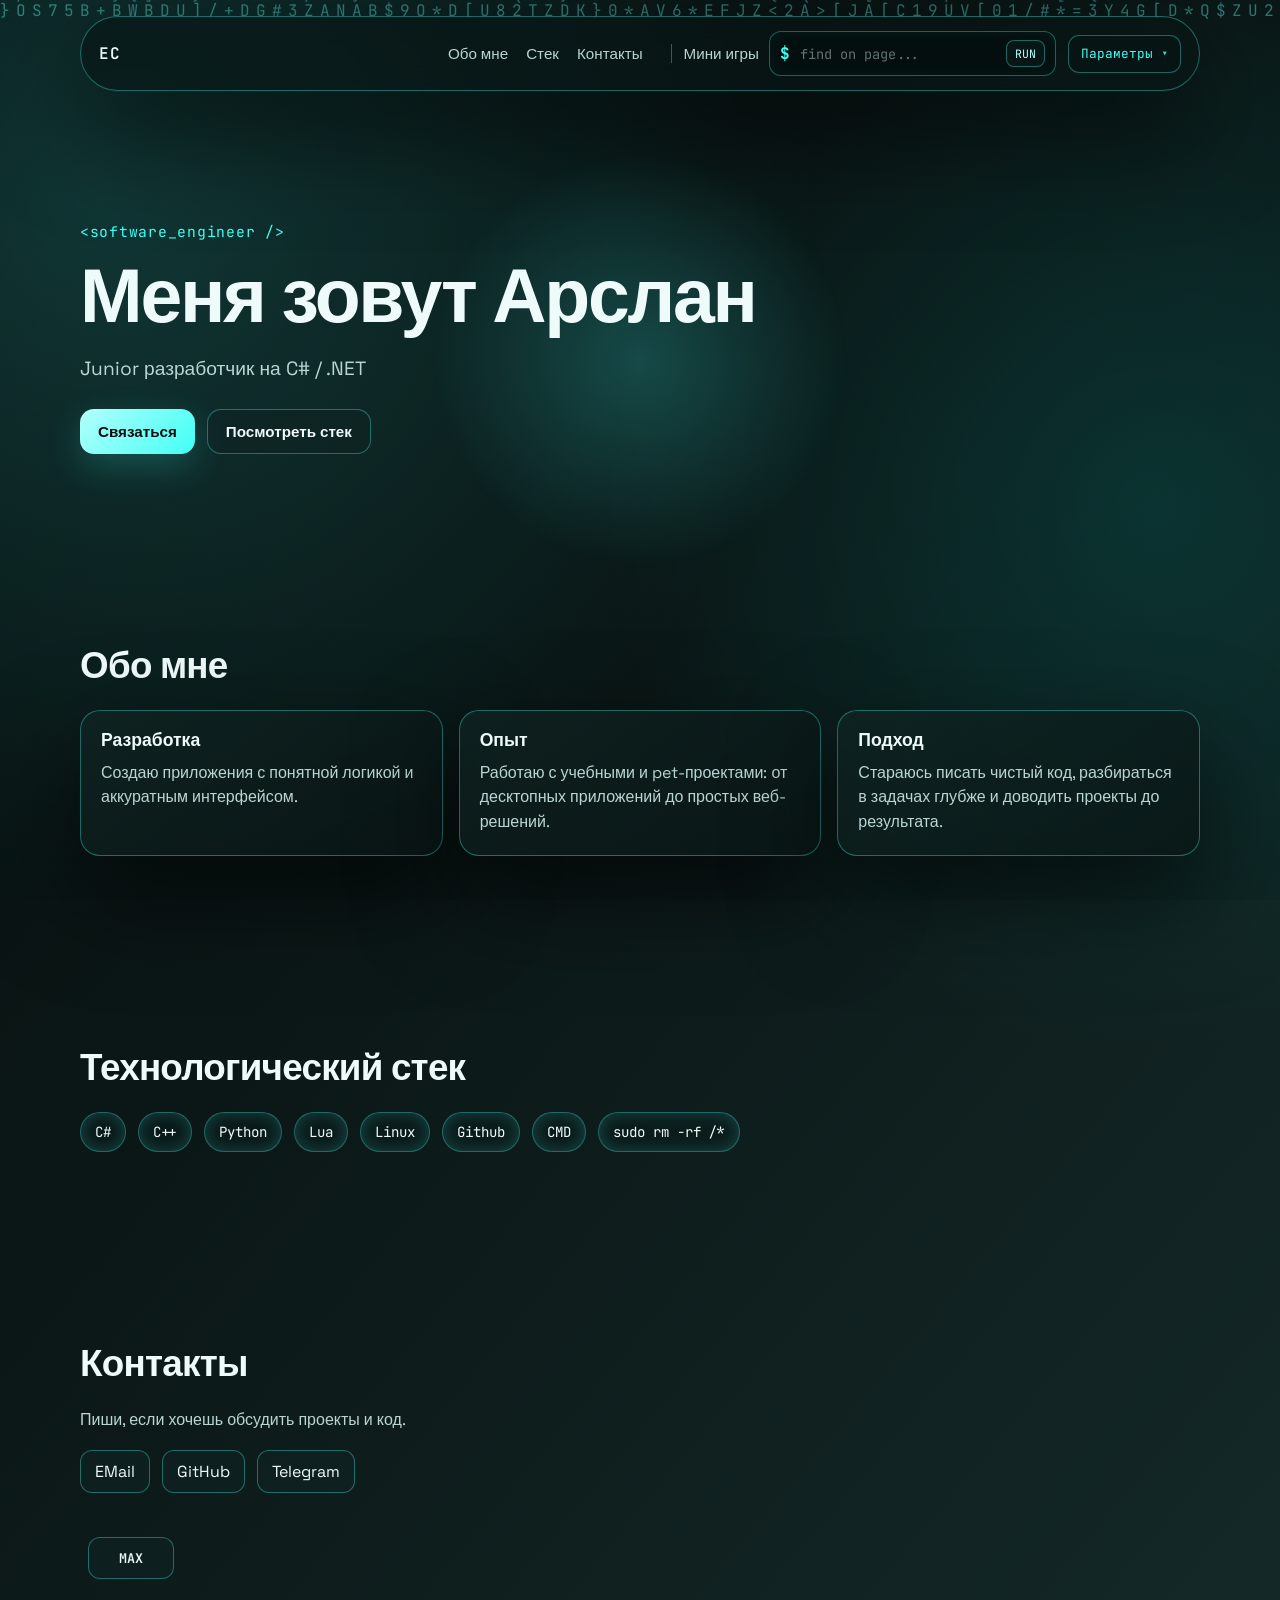
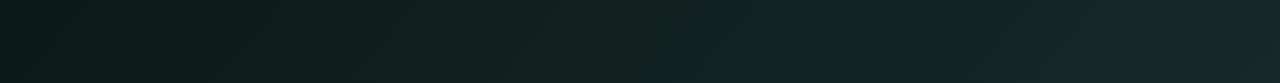
==== index.html @ 62544d09 "Version 1.4" ====
﻿<!doctype html>
<html lang="ru">
<head>
  <meta charset="UTF-8">
  <meta name="viewport" content="width=device-width, initial-scale=1.0">
  <title>Arslan | Nedocoder</title>
  <meta name="description" content="IT-визитка by ArSiFoX">
  <link rel="preconnect" href="https://fonts.googleapis.com">
  <link rel="preconnect" href="https://fonts.gstatic.com" crossorigin>
  <link href="https://fonts.googleapis.com/css2?family=Space+Grotesk:wght@400;500;700&family=JetBrains+Mono:wght@400;600&display=swap" rel="stylesheet">
  <link rel="stylesheet" href="./styles.css">
</head>
<body>
  <canvas id="matrix-canvas" aria-hidden="true"></canvas>
  <div class="noise" aria-hidden="true"></div>
  <div class="pointer-glow" aria-hidden="true"></div>

  <header class="site-header">
    <a class="logo" href="#home" aria-label="Experienced Coder">
      EC
      <span class="logo-tip">Experienced Coder</span>
    </a>
    <div class="header-right">
      <nav class="site-nav">
        <a href="#about">Обо мне</a>
        <a href="#stack">Стек</a>
        <a href="#contacts">Контакты</a>
        <a class="minigames-link" href="./minigame/minigame.html" target="_blank" rel="noreferrer">Мини игры</a>
      </nav>
      <div class="header-tools">
        <form id="page-search-form" class="terminal-search" role="search">
          <span class="prompt">$</span>
          <input id="page-search-input" type="search" placeholder="find on page..." aria-label="Поиск по странице">
          <button type="submit">RUN</button>
        </form>
        <details class="params-menu">
          <summary>Параметры</summary>
          <div class="params-panel">
            <label class="theme-toggle" for="theme-toggle">
              <input id="theme-toggle" type="checkbox">
              <span>Light Theme</span>
            </label>
            <label class="low-detail-toggle" for="low-detail-toggle">
              <input id="low-detail-toggle" type="checkbox">
              <span>Low Detail Mode</span>
            </label>
            <div class="matrix-controls">
              <label for="site-hue">Site Hue</label>
              <input id="site-hue" type="range" min="0" max="360" value="177" step="1">
              <output id="site-hue-value" for="site-hue">177°</output>
            </div>
            <div class="matrix-controls">
              <label for="matrix-speed">Matrix Speed</label>
              <input id="matrix-speed" type="range" min="0.4" max="2.4" value="1" step="0.1">
              <output id="matrix-speed-value" for="matrix-speed">1.0x</output>
            </div>
            <button id="reset-params" type="button" class="btn btn-ghost" style="width: 100%; font-size: 0.8rem; padding: 8px; margin-bottom: 8px;">Reset to Default</button>
            <button id="random-theme" type="button" class="btn btn-primary" style="width: 100%; font-size: 0.8rem; padding: 8px;">Random Theme</button>
          </div>
        </details>
      </div>
    </div>
  </header>

  <main id="home">
    <section class="hero section reveal">
      <p class="eyebrow">&lt;software_engineer /&gt;</p>
      <h1>Меня зовут Арслан</h1>
      <p class="hero-text">Junior разработчик на C# / .NET</p>
      <div class="hero-actions">
        <a class="btn btn-primary" href="#contacts">Связаться</a>
        <a class="btn btn-ghost" href="#stack">Посмотреть стек</a>
      </div>
    </section>

    <section id="about" class="section reveal">
      <h2>Обо мне</h2>
      <div class="card-grid">
        <article class="info-card tilt-card">
          <h3>Разработка</h3>
          <p>Создаю приложения с понятной логикой и аккуратным интерфейсом.</p>
        </article>
        <article class="info-card tilt-card">
          <h3>Опыт</h3>
          <p>Работаю с учебными и pet-проектами: от десктопных приложений до простых веб-решений.</p>
        </article>
        <article class="info-card tilt-card">
          <h3>Подход</h3>
          <p>Стараюсь писать чистый код, разбираться в задачах глубже и доводить проекты до результата.</p>
        </article>
      </div>
    </section>

    <section id="stack" class="section reveal">
      <h2>Технологический стек</h2>
      <div class="chips">
        <span>C#</span>
        <span>C++</span>
        <span>Python</span>
        <span>Lua</span>
        <span>Linux</span>
        <span>Github</span>
        <span>CMD</span>
        <button id="danger-stack" type="button" class="chip-button">sudo rm -rf /*</button>
      </div>
    </section>
  </main>

  <footer id="contacts" class="site-footer section reveal">
    <h2>Контакты</h2>
    <p>Пиши, если хочешь обсудить проекты и код.</p>
    <div class="contacts">
      <a class="contact-btn" href="mailto:arslangalimov0@gmail.com">EMail</a>
      <a class="contact-btn" href="https://github.com/ArSiFoX" target="_blank" rel="noreferrer">GitHub</a>
      <a class="contact-btn" href="https://t.me/ArSiFoX" target="_blank" rel="noreferrer">Telegram</a>
    </div>
    <div class="max-zone">
      <button id="max-btn" type="button" class="contact-btn max-btn">MAX</button>
      <pre id="ascii-laugh" class="ascii-laugh" aria-hidden="true">  \o/
   |
  / \
  xD</pre>
    </div>
  </footer>

  <script src="./script.js"></script>
</body>
</html>
---- styles.css ----
:root {
  /* Dynamic Backgrounds - Increased saturation for a richer feel */
  --bg-h: var(--accent-h);
  --bg-s: 35%;
  --bg-0: hsl(var(--bg-h), var(--bg-s), 4%);
  --bg-1: hsl(var(--bg-h), var(--bg-s), 7%);
  --bg-2: hsl(var(--bg-h), var(--bg-s), 12%);
  
  /* Accent HSL variables - Vibrant and clear (Cyan by default: 177) */
  --accent-h: 177;
  --accent-s: 100%;
  --accent-l: 63%;
  --accent: hsl(var(--accent-h), var(--accent-s), var(--accent-l));
  --accent-soft: hsla(var(--accent-h), var(--accent-s), var(--accent-l), 0.2);

  --text-main: hsl(var(--accent-h), 60%, 96%);
  --text-muted: hsl(var(--accent-h), 25%, 78%);
  --glass: hsla(var(--bg-h), 40%, 6%, 0.65);
  --glass-border: hsla(var(--accent-h), var(--accent-s), var(--accent-l), 0.35);
  --shadow: 0 40px 100px rgba(0, 0, 0, 0.6);
  --mx: 50vw;
  --my: 40vh;

  /* Additional variables for consistency */
  --terminal-bg: hsla(var(--bg-h), 50%, 4%, 0.95);
  --terminal-text: hsl(var(--accent-h), var(--accent-s), 85%);
  --params-bg: hsla(var(--bg-h), 45%, 5%, 0.98);
  --card-bg: linear-gradient(145deg, hsla(var(--bg-h), 40%, 10%, 0.75), hsla(var(--bg-h), 40%, 6%, 0.8));
  --chip-bg: hsla(var(--bg-h), 40%, 8%, 0.65);
  --btn-ghost-bg: hsla(var(--bg-h), 40%, 10%, 0.6);
  --btn-primary-text: var(--bg-0);
  --btn-primary-bg1: hsla(var(--accent-h), 100%, 85%, 1);
  --btn-primary-bg2: var(--accent);
  --body-gradient: radial-gradient(1300px circle at 8% 12%, hsla(var(--accent-h), var(--accent-s), var(--accent-l), 0.18), transparent 55%),
                   radial-gradient(1000px circle at 90% 30%, hsla(var(--accent-h), var(--accent-s), 50%, 0.12), transparent 55%),
                   linear-gradient(130deg, var(--bg-0), var(--bg-1) 45%, var(--bg-2));
  --matrix-opacity: 0.4;
}

body.light-theme {
  --bg-s: 25%;
  --bg-0: hsl(var(--bg-h), var(--bg-s), 98%);
  --bg-1: hsl(var(--bg-h), var(--bg-s), 95%);
  --bg-2: hsl(var(--bg-h), var(--bg-s), 92%);
  
  /* Light theme adjustments for accent */
  --accent-l: 35%;
  --accent: hsl(var(--accent-h), var(--accent-s), var(--accent-l));
  --accent-soft: hsla(var(--accent-h), var(--accent-s), var(--accent-l), 0.12);

  --text-main: hsl(var(--accent-h), 60%, 12%);
  --text-muted: hsl(var(--accent-h), 35%, 38%);
  --glass: hsla(var(--bg-h), 30%, 100%, 0.88);
  --glass-border: hsla(var(--accent-h), var(--accent-s), var(--accent-l), 0.25);
  --shadow: 0 20px 60px rgba(0, 0, 0, 0.12);

  --terminal-bg: hsla(var(--accent-h), 30%, 94%, 0.95);
  --terminal-text: hsl(var(--accent-h), var(--accent-s), 28%);
  --params-bg: hsla(var(--bg-h), 25%, 99%, 0.98);
  --card-bg: linear-gradient(145deg, hsla(var(--bg-h), 25%, 100%, 0.9), hsla(var(--bg-h), 25%, 96%, 0.95));
  --chip-bg: hsla(var(--accent-h), 25%, 88%, 0.8);
  --btn-ghost-bg: hsla(var(--accent-h), 25%, 91%, 0.7);
  --btn-primary-text: var(--bg-0);
  --btn-primary-bg1: var(--accent);
  --btn-primary-bg2: hsl(var(--accent-h), 100%, 25%);
  --body-gradient: radial-gradient(1300px circle at 8% 12%, hsla(var(--accent-h), var(--accent-s), var(--accent-l), 0.08), transparent 55%),
                   radial-gradient(1000px circle at 90% 30%, hsla(var(--accent-h), var(--accent-s), 50%, 0.08), transparent 55%),
                   linear-gradient(130deg, var(--bg-0), var(--bg-1) 48%, var(--bg-2));
  --matrix-opacity: 0.2;
}

*,
*::before,
*::after {
  box-sizing: border-box;
}

html,
body {
  margin: 0;
  padding: 0;
  min-height: 100%;
}

html {
  scroll-behavior: smooth;
}

body {
  font-family: "Space Grotesk", sans-serif;
  color: var(--text-main);
  background: var(--body-gradient);
  overflow-x: hidden;
  transition: color 0.3s ease, background 0.3s ease;
}

#matrix-canvas {
  position: fixed;
  inset: 0;
  width: 100%;
  height: 100%;
  z-index: -3;
  opacity: var(--matrix-opacity);
}

.pointer-glow {
  position: fixed;
  inset: 0;
  z-index: -1;
  pointer-events: none;
  background:
    radial-gradient(360px circle at var(--mx) var(--my), var(--accent-soft), transparent 58%);
}

.noise {
  position: fixed;
  inset: 0;
  z-index: -2;
  pointer-events: none;
  background-image:
    radial-gradient(circle at 1px 1px, rgba(128, 128, 128, 0.05) 1px, transparent 0);
  background-size: 3px 3px;
  opacity: 0.18;
}

.site-header {
  position: sticky;
  top: 0;
  display: flex;
  justify-content: space-between;
  align-items: center;
  gap: 16px;
  width: min(1120px, calc(100% - 32px));
  margin: 16px auto 0;
  padding: 14px 18px;
  border: 1px solid var(--glass-border);
  border-radius: 999px;
  backdrop-filter: blur(12px);
  background: var(--glass);
  box-shadow: var(--shadow);
  z-index: 20;
  transition: background 0.3s ease, border-color 0.3s ease;
}

.header-right {
  display: flex;
  flex-direction: row;
  align-items: center;
  justify-content: flex-end;
  flex-wrap: wrap;
  gap: 10px;
}

.logo {
  position: relative;
  display: inline-flex;
  align-items: center;
  gap: 4px;
  font-family: "JetBrains Mono", monospace;
  font-weight: 600;
  color: var(--text-main);
  text-decoration: none;
  letter-spacing: 0.08em;
}

.logo-accent {
  color: var(--accent);
}

.logo-tip {
  position: absolute;
  top: calc(100% + 8px);
  left: 0;
  padding: 8px 10px;
  border-radius: 10px;
  border: 1px solid var(--glass-border);
  background: var(--params-bg);
  color: var(--text-main);
  font-size: 0.76rem;
  letter-spacing: 0.03em;
  white-space: nowrap;
  opacity: 0;
  transform: translateY(-4px);
  pointer-events: none;
  transition: opacity 220ms ease, transform 220ms ease;
}

.logo:hover .logo-tip {
  opacity: 1;
  transform: translateY(0);
}

.site-nav {
  display: flex;
  gap: 18px;
  align-items: center;
  flex-wrap: wrap;
}

.site-nav a {
  text-decoration: none;
  color: var(--text-muted);
  font-size: 0.95rem;
  transition: color 180ms ease;
}

.site-nav a:hover {
  color: var(--accent);
}

.site-nav .minigames-link {
  margin-left: 10px;
  padding-left: 12px;
  border-left: 1px solid var(--glass-border);
}

.header-tools {
  display: flex;
  align-items: center;
  gap: 12px;
  flex-wrap: nowrap;
  justify-content: flex-end;
}

.terminal-search {
  display: flex;
  align-items: center;
  gap: 8px;
  padding: 8px 10px;
  border-radius: 12px;
  border: 1px solid var(--glass-border);
  background: var(--terminal-bg);
  box-shadow: inset 0 0 20px hsla(var(--accent-h), 100%, 63%, 0.05);
  transition: background 0.3s ease, border-color 0.3s ease;
}

.terminal-search .prompt {
  color: var(--accent);
  font-family: "JetBrains Mono", monospace;
  font-weight: 700;
}

.terminal-search input {
  min-width: 180px;
  border: none;
  outline: none;
  background: transparent;
  color: var(--terminal-text);
  font-family: "JetBrains Mono", monospace;
  font-size: 0.85rem;
}

.terminal-search input::placeholder {
  color: var(--text-muted);
  opacity: 0.5;
}

.terminal-search button {
  border: 1px solid var(--glass-border);
  border-radius: 8px;
  background: var(--chip-bg);
  color: var(--terminal-text);
  padding: 5px 8px;
  font-family: "JetBrains Mono", monospace;
  font-size: 0.72rem;
  cursor: pointer;
  transition: background 0.2s ease;
}

.low-detail-toggle, .theme-toggle {
  display: inline-flex;
  align-items: center;
  gap: 8px;
  font-size: 0.82rem;
  color: var(--text-muted);
  cursor: pointer;
}

.low-detail-toggle input, .theme-toggle input {
  accent-color: var(--accent);
}

.params-menu {
  position: relative;
}

.params-menu summary {
  list-style: none;
  cursor: pointer;
  user-select: none;
  min-height: 38px;
  padding: 8px 12px;
  border-radius: 11px;
  border: 1px solid var(--glass-border);
  background: var(--glass);
  color: var(--accent);
  font-family: "JetBrains Mono", monospace;
  font-size: 0.8rem;
  display: inline-flex;
  align-items: center;
  transition: background 0.3s ease, border-color 0.3s ease;
}

.params-menu summary::-webkit-details-marker {
  display: none;
}

.params-menu summary::after {
  content: "▾";
  margin-left: 8px;
  font-size: 0.78rem;
  opacity: 0.85;
}

.params-menu[open] summary::after {
  transform: rotate(180deg);
}

.params-panel {
  position: absolute;
  right: 0;
  top: calc(100% + 8px);
  width: min(360px, calc(100vw - 24px));
  padding: 12px;
  border-radius: 14px;
  border: 1px solid var(--glass-border);
  background: var(--params-bg);
  box-shadow: var(--shadow);
  display: grid;
  gap: 10px;
  z-index: 35;
  transition: background 0.3s ease, border-color 0.3s ease;
}

main,
.site-footer {
  width: min(1120px, calc(100% - 32px));
  margin-inline: auto;
}

.section {
  position: relative;
  padding: clamp(52px, 9vw, 96px) 0;
}

.hero {
  padding-top: clamp(68px, 13vw, 130px);
}

.eyebrow {
  display: inline-block;
  margin: 0 0 14px;
  color: var(--accent);
  font-family: "JetBrains Mono", monospace;
  font-size: 0.92rem;
  letter-spacing: 0.05em;
}

h1,
h2,
h3 {
  margin: 0;
  line-height: 1.1;
}

h1 {
  max-width: 14ch;
  font-size: clamp(2rem, 7vw, 4.7rem);
  letter-spacing: -0.03em;
  text-wrap: balance;
}

h2 {
  margin-bottom: 24px;
  font-size: clamp(1.5rem, 4vw, 2.3rem);
  letter-spacing: -0.02em;
}

.hero-text {
  max-width: 62ch;
  margin: 18px 0 0;
  color: var(--text-muted);
  font-size: clamp(1rem, 2.2vw, 1.2rem);
}

.hero-actions {
  display: flex;
  flex-wrap: wrap;
  gap: 12px;
  margin-top: 28px;
}

.matrix-controls {
  width: 100%;
  padding: 10px;
  border-radius: 12px;
  border: 1px solid var(--glass-border);
  background: var(--btn-ghost-bg);
  display: grid;
  grid-template-columns: auto 1fr auto;
  align-items: center;
  gap: 10px;
  transition: background 0.3s ease;
}

.matrix-controls label,
.matrix-controls output {
  font-family: "JetBrains Mono", monospace;
  font-size: 0.82rem;
  color: var(--accent);
}

#matrix-speed, #site-hue {
  appearance: none;
  height: 6px;
  border-radius: 999px;
  background: var(--btn-ghost-bg);
  outline: none;
  border: 1px solid var(--glass-border);
}

#site-hue {
  background: linear-gradient(to right, 
    hsl(0, 100%, 50%), hsl(60, 100%, 50%), hsl(120, 100%, 50%), 
    hsl(180, 100%, 50%), hsl(240, 100%, 50%), hsl(300, 100%, 50%), hsl(360, 100%, 50%));
}

#matrix-speed {
  background: linear-gradient(90deg, var(--accent), hsl(206, 100%, 60%));
}

#matrix-speed::-webkit-slider-thumb, #site-hue::-webkit-slider-thumb {
  appearance: none;
  width: 17px;
  height: 17px;
  border-radius: 50%;
  border: 1px solid var(--bg-0);
  background: var(--accent);
  cursor: pointer;
  box-shadow: 0 0 0 4px var(--accent-soft);
  transition: background 0.2s ease;
}

#matrix-speed::-moz-range-thumb, #site-hue::-moz-range-thumb {
  width: 17px;
  height: 17px;
  border-radius: 50%;
  border: 1px solid var(--bg-0);
  background: var(--accent);
  cursor: pointer;
  box-shadow: 0 0 0 4px var(--accent-soft);
  transition: background 0.2s ease;
}

.btn {
  display: inline-flex;
  justify-content: center;
  align-items: center;
  padding: 12px 18px;
  border-radius: 14px;
  text-decoration: none;
  font-weight: 700;
  font-size: 0.95rem;
  transition: transform 180ms ease, box-shadow 180ms ease, border-color 180ms ease, background 0.3s ease;
}

.btn:hover {
  transform: translateY(-2px);
}

.btn-primary {
  color: var(--bg-0);
  background: linear-gradient(130deg, hsla(var(--accent-h), 100%, 85%, 1), var(--accent));
  box-shadow: 0 12px 36px var(--accent-soft);
}

.btn-ghost {
  color: var(--text-main);
  border: 1px solid var(--glass-border);
  background: var(--btn-ghost-bg);
}

.btn-ghost:hover {
  border-color: var(--accent);
  box-shadow: 0 10px 34px var(--accent-soft);
}

.card-grid {
  display: grid;
  gap: 16px;
  grid-template-columns: repeat(3, minmax(0, 1fr));
}

.info-card {
  position: relative;
  overflow: hidden;
  padding: 20px;
  border-radius: 20px;
  border: 1px solid var(--glass-border);
  background: var(--card-bg);
  backdrop-filter: blur(8px);
  box-shadow: var(--shadow);
  transform-style: preserve-3d;
  transition: background 0.3s ease, border-color 0.3s ease;
}

.info-card::after {
  content: "";
  position: absolute;
  inset: -60%;
  background: radial-gradient(circle, var(--accent-soft), transparent 45%);
  opacity: 0;
  transition: opacity 220ms ease;
  pointer-events: none;
}

.info-card:hover::after {
  opacity: 1;
}

.info-card h3 {
  margin-bottom: 10px;
  font-size: 1.1rem;
}

.info-card p {
  margin: 0;
  color: var(--text-muted);
  line-height: 1.55;
}

.chips {
  display: flex;
  flex-wrap: wrap;
  gap: 12px;
}

.chips span,
.chips .chip-button {
  appearance: none;
  padding: 10px 14px;
  border-radius: 999px;
  border: 1px solid var(--glass-border);
  background: var(--chip-bg);
  color: var(--text-main);
  font-family: "JetBrains Mono", monospace;
  font-size: 0.88rem;
  box-shadow: inset 0 0 16px var(--accent-soft);
  transition: background 0.3s ease, border-color 0.3s ease;
}

.chips .chip-button {
  cursor: pointer;
  transition: transform 160ms ease, border-color 160ms ease, box-shadow 160ms ease, background 0.3s ease;
}

.chips .chip-button:hover {
  transform: translateY(-2px);
  border-color: var(--accent);
  box-shadow: 0 8px 20px var(--accent-soft), inset 0 0 16px var(--accent-soft);
}

.site-footer {
  padding-bottom: 72px;
}

.site-footer p {
  margin: 0 0 20px;
  color: var(--text-muted);
}

.contacts {
  display: flex;
  flex-wrap: wrap;
  gap: 12px;
}

.contact-btn {
  display: inline-flex;
  align-items: center;
  justify-content: center;
  min-height: 42px;
  color: var(--text-main);
  border: 1px solid var(--glass-border);
  border-radius: 12px;
  padding: 10px 14px;
  text-decoration: none;
  background: var(--btn-ghost-bg);
  transition: color 170ms ease, border-color 170ms ease, background 0.3s ease;
}

.contact-btn:hover {
  color: var(--accent);
  border-color: var(--accent);
}

.max-zone {
  position: relative;
  margin-top: 22px;
  width: min(360px, 100%);
  height: 96px;
}

.max-btn {
  position: absolute;
  left: 8px;
  top: 22px;
  min-width: 86px;
  font-family: "JetBrains Mono", monospace;
  font-weight: 600;
  cursor: pointer;
  transition: left 140ms ease, top 140ms ease, border-color 140ms ease, transform 140ms ease, background 0.3s ease;
}

.max-btn:hover {
  border-color: var(--accent);
}

.ascii-laugh {
  position: absolute;
  right: 0;
  top: 0;
  margin: 0;
  padding: 10px;
  border-radius: 12px;
  border: 1px solid var(--glass-border);
  background: var(--params-bg);
  color: var(--accent);
  font-family: "JetBrains Mono", monospace;
  line-height: 1.1;
  opacity: 0;
  transform: translateY(8px) scale(0.96);
  transition: opacity 180ms ease, transform 180ms ease, background 0.3s ease;
  pointer-events: none;
}

.ascii-laugh.show {
  opacity: 1;
  transform: translateY(0) scale(1);
  animation: laugh-bounce 280ms ease 3;
}

@keyframes laugh-bounce {
  0% { transform: translateY(0) scale(1); }
  50% { transform: translateY(-5px) scale(1.04); }
  100% { transform: translateY(0) scale(1); }
}

.reveal {
  opacity: 0;
  transform: translateY(26px);
  transition: opacity 600ms cubic-bezier(0.2, 0.8, 0.2, 1), transform 600ms cubic-bezier(0.2, 0.8, 0.2, 1);
}

.reveal.is-visible {
  opacity: 1;
  transform: translateY(0);
}

.section-targeted {
  animation: section-pulse 700ms ease;
}

.search-hit {
  animation: search-highlight 1200ms ease;
  box-shadow: 0 0 0 2px var(--accent);
  border-radius: 8px;
}

@keyframes section-pulse {
  0% { filter: brightness(1); }
  35% { filter: brightness(1.2); }
  100% { filter: brightness(1); }
}

@keyframes search-highlight {
  0% { background: var(--accent-soft); }
  100% { background: transparent; }
}

body.low-detail #matrix-canvas,
body.low-detail .pointer-glow {
  opacity: 0;
}

@media (max-width: 900px) {
  .card-grid {
    grid-template-columns: 1fr 1fr;
  }
}

@media (max-width: 700px) {
  .site-header {
    border-radius: 20px;
    flex-direction: column;
    align-items: flex-start;
  }

  .header-right {
    width: 100%;
    align-items: flex-start;
  }

  .site-nav {
    flex-wrap: wrap;
    gap: 12px;
  }

  .header-tools {
    width: 100%;
    flex-wrap: wrap;
    justify-content: flex-start;
  }

  .params-panel {
    right: auto;
    left: 0;
  }

  .terminal-search input {
    min-width: 120px;
  }

  .card-grid {
    grid-template-columns: 1fr;
  }
}
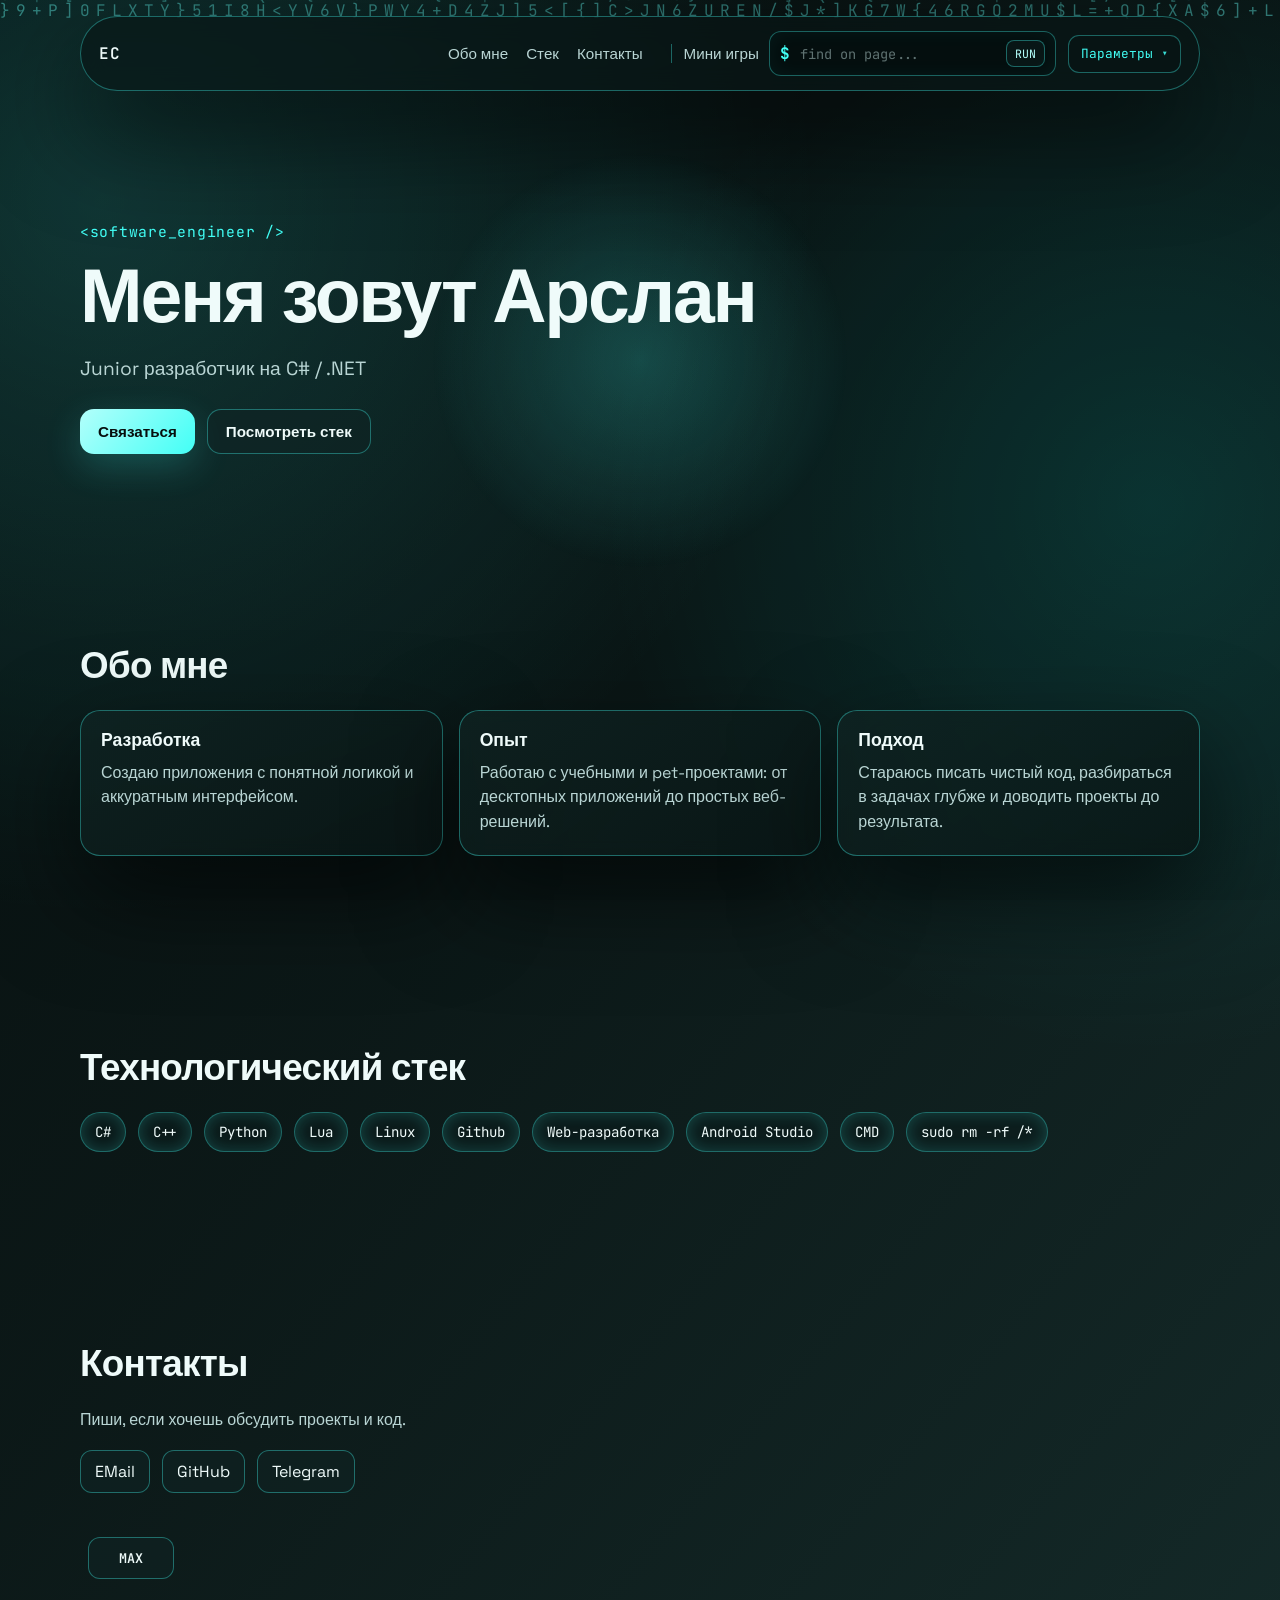
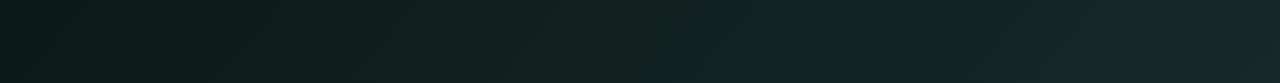
==== commit 7c5f5734: "Main page fixes" ====
--- a/index.html
+++ b/index.html
@@ -94,13 +94,15 @@
     <section id="stack" class="section reveal">
       <h2>Технологический стек</h2>
       <div class="chips">
-        <span>C#</span>
-        <span>C++</span>
-        <span>Python</span>
-        <span>Lua</span>
-        <span>Linux</span>
-        <span>Github</span>
-        <span>CMD</span>
+        <a href="https://ru.wikipedia.org/wiki/C_Sharp" target="_blank" rel="noreferrer">C#</a>
+        <a href="https://ru.wikipedia.org/wiki/C%2B%2B" target="_blank" rel="noreferrer">C++</a>
+        <a href="https://ru.wikipedia.org/wiki/Python" target="_blank" rel="noreferrer">Python</a>
+        <a href="https://ru.wikipedia.org/wiki/Lua" target="_blank" rel="noreferrer">Lua</a>
+        <a href="https://ru.wikipedia.org/wiki/Linux" target="_blank" rel="noreferrer">Linux</a>
+        <a href="https://ru.wikipedia.org/wiki/GitHub" target="_blank" rel="noreferrer">Github</a>
+        <a href="https://ru.wikipedia.org/wiki/%D0%92%D1%81%D0%B5%D0%BC%D0%B8%D1%80%D0%BD%D0%B0%D1%8F_%D0%BF%D0%B0%D1%83%D1%82%D0%B8%D0%BD%D0%B0" target="_blank" rel="noreferrer">Web-разработка</a>
+        <a href="https://ru.wikipedia.org/wiki/Android_Studio" target="_blank" rel="noreferrer">Android Studio</a>
+        <a href="https://ru.wikipedia.org/wiki/%D0%9A%D0%BE%D0%BC%D0%B0%D0%BD%D0%B4%D0%BD%D0%B0%D1%8F_%D1%81%D1%82%D1%80%D0%BE%D0%BA%D0%B0" target="_blank" rel="noreferrer">CMD</a>
         <button id="danger-stack" type="button" class="chip-button">sudo rm -rf /*</button>
       </div>
     </section>
--- a/styles.css
+++ b/styles.css
@@ -535,6 +535,7 @@
   gap: 12px;
 }
 
+.chips a,
 .chips span,
 .chips .chip-button {
   appearance: none;
@@ -543,17 +544,14 @@
   border: 1px solid var(--glass-border);
   background: var(--chip-bg);
   color: var(--text-main);
+  text-decoration: none;
   font-family: "JetBrains Mono", monospace;
   font-size: 0.88rem;
   box-shadow: inset 0 0 16px var(--accent-soft);
-  transition: background 0.3s ease, border-color 0.3s ease;
-}
-
-.chips .chip-button {
-  cursor: pointer;
-  transition: transform 160ms ease, border-color 160ms ease, box-shadow 160ms ease, background 0.3s ease;
-}
-
+  transition: transform 160ms ease, background 0.3s ease, border-color 0.3s ease, box-shadow 160ms ease;
+}
+
+.chips a:hover,
 .chips .chip-button:hover {
   transform: translateY(-2px);
   border-color: var(--accent);
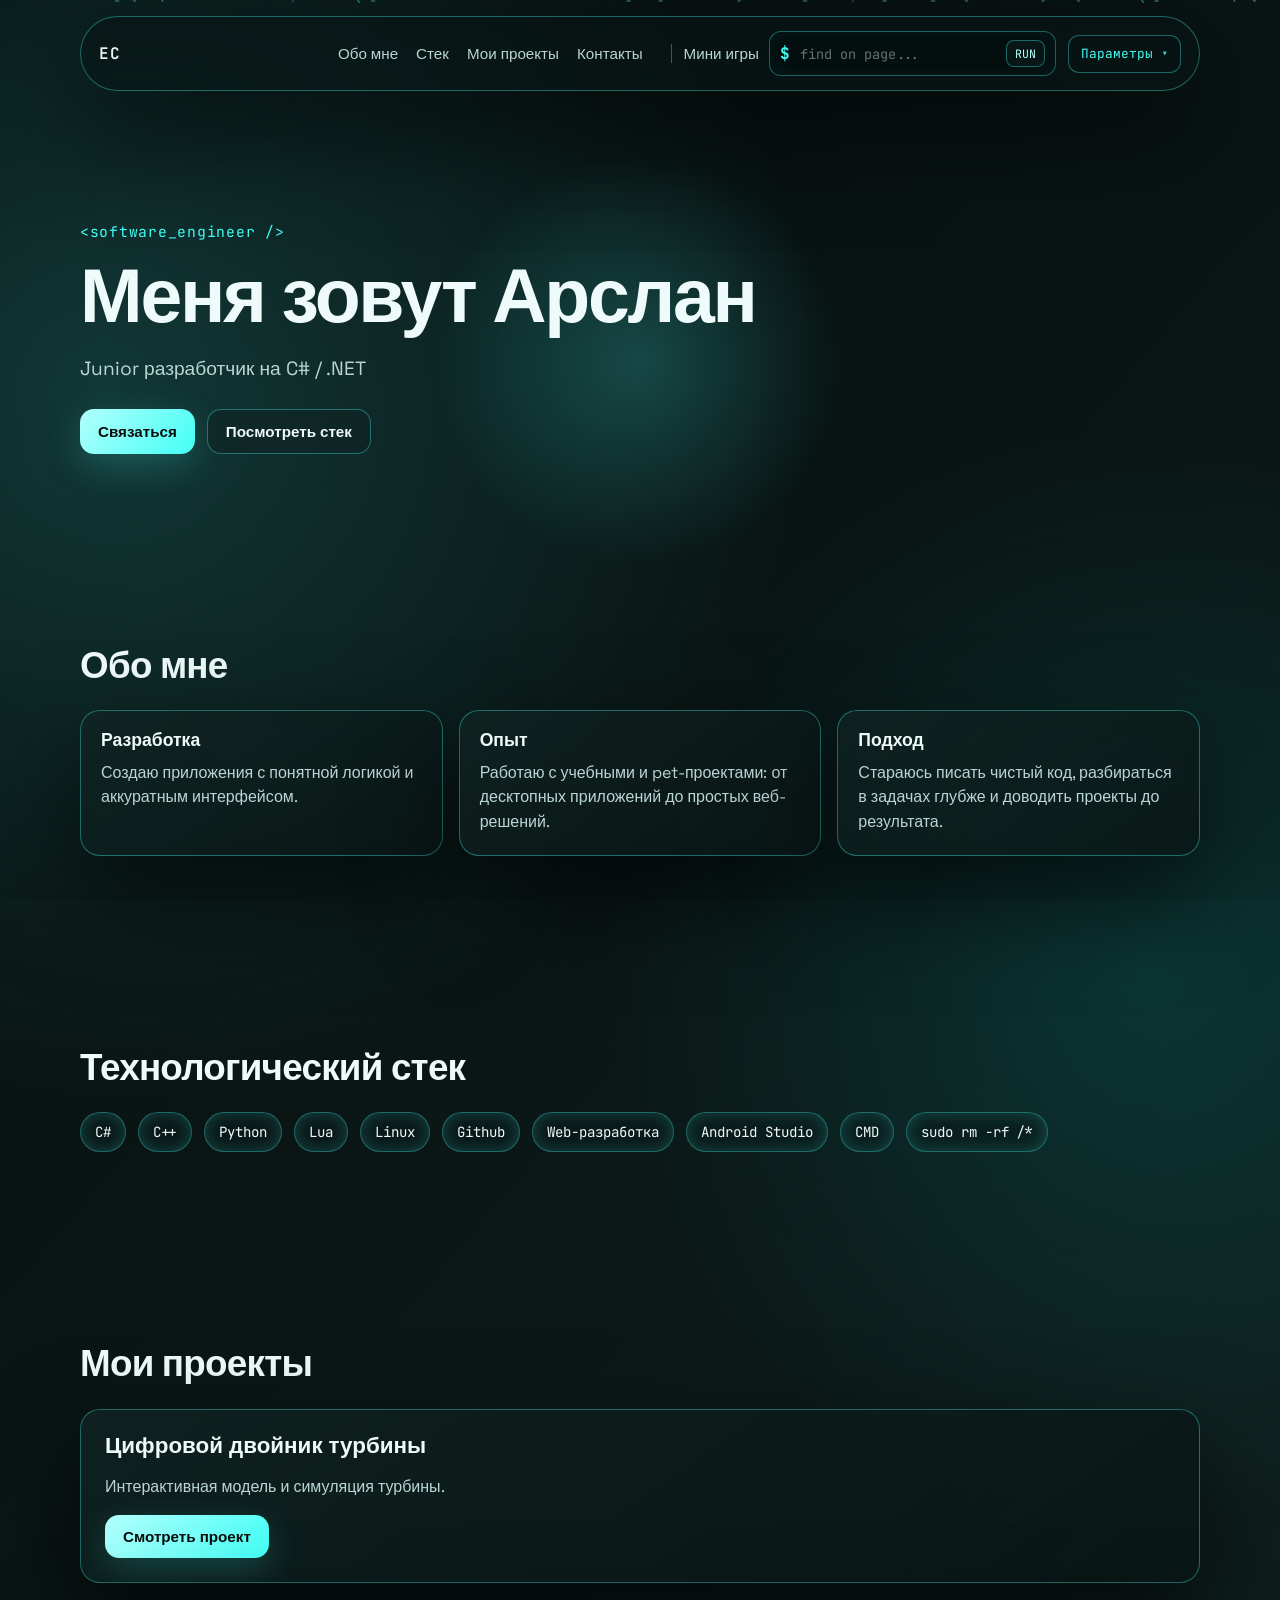
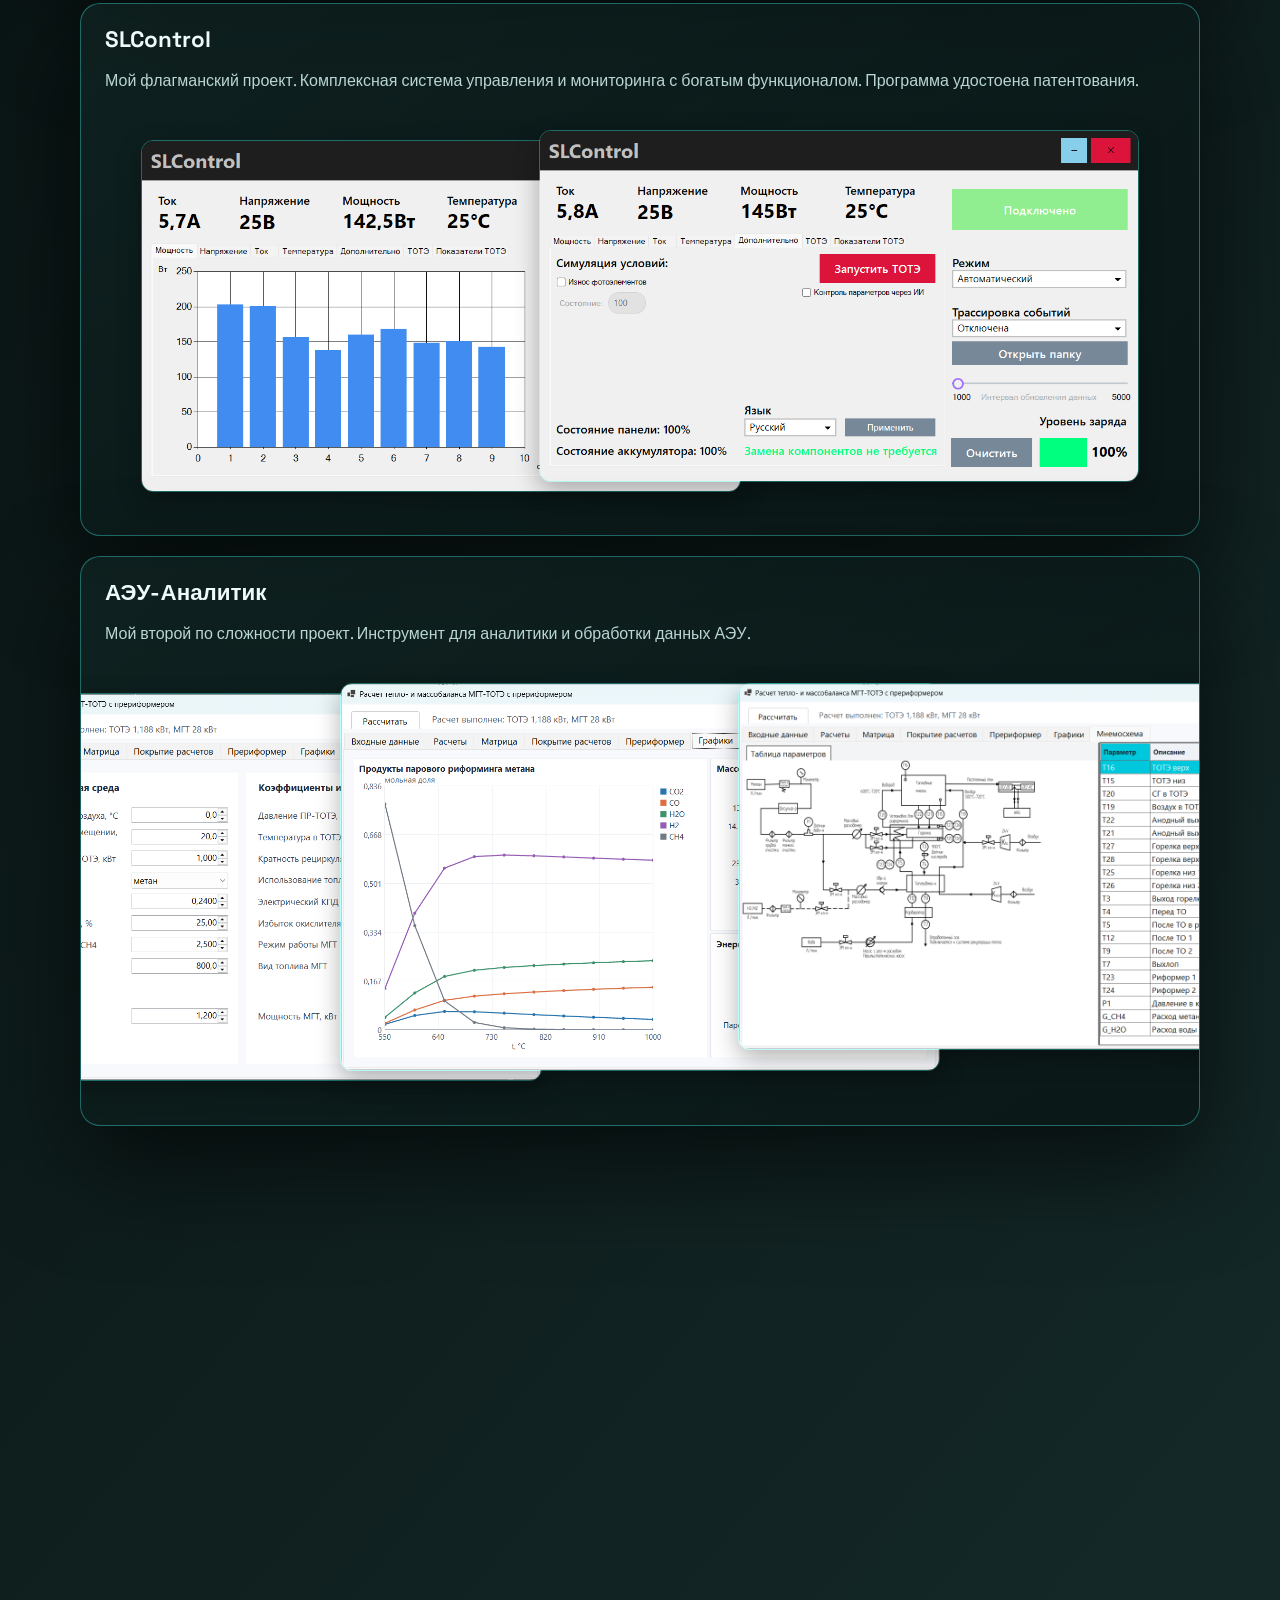
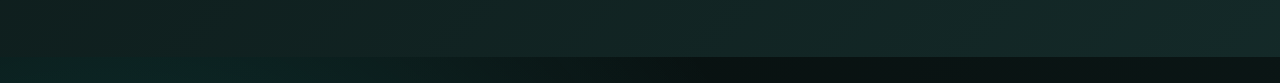
==== commit d7879d5b: "Add files via upload" ====
--- a/index.html
+++ b/index.html
@@ -24,6 +24,7 @@
       <nav class="site-nav">
         <a href="#about">Обо мне</a>
         <a href="#stack">Стек</a>
+        <a href="#projects">Мои проекты</a>
         <a href="#contacts">Контакты</a>
         <a class="minigames-link" href="./minigame/minigame.html" target="_blank" rel="noreferrer">Мини игры</a>
       </nav>
@@ -106,6 +107,36 @@
         <button id="danger-stack" type="button" class="chip-button">sudo rm -rf /*</button>
       </div>
     </section>
+
+    <section id="projects" class="section reveal">
+      <h2>Мои проекты</h2>
+      <div class="projects-grid">
+        <article class="project-card tilt-card">
+          <h3>Цифровой двойник турбины</h3>
+          <p>Интерактивная модель и симуляция турбины.</p>
+          <a href="https://arsifox.ru/caseinturbine" class="btn btn-primary project-link" target="_blank" rel="noreferrer">Смотреть проект</a>
+        </article>
+        
+        <article class="project-card tilt-card">
+          <h3>SLControl</h3>
+          <p>Мой флагманский проект. Комплексная система управления и мониторинга с богатым функционалом. Программа удостоена патентования.</p>
+          <div class="cascade-gallery">
+            <img src="./project_images/SLControl_screenshot1.png" alt="SLControl Screenshot 1" class="cascade-img">
+            <img src="./project_images/SLControl_screenshot2.png" alt="SLControl Screenshot 2" class="cascade-img">
+          </div>
+        </article>
+
+        <article class="project-card tilt-card">
+          <h3>АЭУ-Аналитик</h3>
+          <p>Мой второй по сложности проект. Инструмент для аналитики и обработки данных АЭУ.</p>
+          <div class="cascade-gallery">
+            <img src="./project_images/AEU_Analytic_screenshot1.png" alt="AEU Analytic Screenshot 1" class="cascade-img">
+            <img src="./project_images/AEU_Analytic_screenshot2.png" alt="AEU Analytic Screenshot 2" class="cascade-img">
+            <img src="./project_images/AEU_Analytic_screenshot3.png" alt="AEU Analytic Screenshot 3" class="cascade-img">
+          </div>
+        </article>
+      </div>
+    </section>
   </main>
 
   <footer id="contacts" class="site-footer section reveal">
@@ -125,6 +156,12 @@
     </div>
   </footer>
 
+  <div id="image-viewer" class="image-viewer" aria-hidden="true">
+    <div class="viewer-backdrop"></div>
+    <img id="viewer-image" src="" alt="Full size view">
+    <button class="viewer-close" aria-label="Закрыть">✕</button>
+  </div>
+
   <script src="./script.js"></script>
 </body>
 </html>
--- a/styles.css
+++ b/styles.css
@@ -529,6 +529,118 @@
   line-height: 1.55;
 }
 
+.projects-grid {
+  display: grid;
+  gap: 20px;
+  grid-template-columns: 1fr;
+}
+
+.project-card {
+  position: relative;
+  overflow: hidden;
+  padding: 24px;
+  border-radius: 20px;
+  border: 1px solid var(--glass-border);
+  background: var(--card-bg);
+  backdrop-filter: blur(8px);
+  box-shadow: var(--shadow);
+  transform-style: preserve-3d;
+  transition: background 0.3s ease, border-color 0.3s ease, transform 0.15s ease-out;
+  display: flex;
+  flex-direction: column;
+  gap: 16px;
+}
+
+.project-card::after {
+  content: "";
+  position: absolute;
+  inset: -60%;
+  background: radial-gradient(circle, var(--accent-soft), transparent 45%);
+  opacity: 0;
+  transition: opacity 220ms ease;
+  pointer-events: none;
+}
+
+.project-card:hover::after {
+  opacity: 1;
+}
+
+.project-card h3 {
+  margin: 0;
+  font-size: 1.4rem;
+  color: var(--text-main);
+}
+
+.project-card p {
+  margin: 0;
+  color: var(--text-muted);
+  line-height: 1.55;
+}
+
+.project-link {
+  align-self: flex-start;
+  margin-top: auto;
+}
+
+.cascade-gallery {
+  display: flex;
+  flex-direction: column;
+  gap: 12px;
+  margin-top: 10px;
+}
+
+.cascade-img {
+  width: 100%;
+  max-width: 600px;
+  border-radius: 12px;
+  border: 1px solid var(--glass-border);
+  box-shadow: 0 8px 24px rgba(0, 0, 0, 0.3);
+  transition: transform 0.3s ease, box-shadow 0.3s ease;
+  will-change: transform;
+  backface-visibility: hidden;
+  cursor: zoom-in;
+}
+
+.cascade-img:hover {
+  transform: scale(1.02) translateY(-4px);
+  box-shadow: 0 12px 32px var(--accent-soft);
+}
+
+@media (min-width: 700px) {
+  .cascade-gallery {
+    flex-direction: row;
+    align-items: center;
+    justify-content: center;
+    padding: 20px 0;
+  }
+  
+  .cascade-img {
+    width: 60%;
+    margin-left: -20%;
+    z-index: 1;
+  }
+  
+  .cascade-img:first-child {
+    margin-left: 0;
+    z-index: 2;
+  }
+  
+  .cascade-img:nth-child(2) {
+    z-index: 3;
+    transform: translateY(-10px);
+  }
+  
+  .cascade-img:nth-child(3) {
+    z-index: 4;
+    transform: translateY(-20px);
+  }
+  
+  .cascade-img:hover {
+    z-index: 10;
+    transform: scale(1.05) translateY(-10px);
+  }
+}
+
 .chips {
   display: flex;
   flex-wrap: wrap;
@@ -723,3 +835,69 @@
     grid-template-columns: 1fr;
   }
 }
+
+.image-viewer {
+  position: fixed;
+  inset: 0;
+  z-index: 100;
+  display: flex;
+  align-items: center;
+  justify-content: center;
+  opacity: 0;
+  pointer-events: none;
+  transition: opacity 0.3s ease;
+}
+
+.image-viewer.is-open {
+  opacity: 1;
+  pointer-events: auto;
+}
+
+.viewer-backdrop {
+  position: absolute;
+  inset: 0;
+  background: rgba(0, 0, 0, 0.8);
+  backdrop-filter: blur(10px);
+  cursor: zoom-out;
+}
+
+#viewer-image {
+  position: relative;
+  max-width: 90vw;
+  max-height: 90vh;
+  border-radius: 12px;
+  box-shadow: 0 20px 60px rgba(0, 0, 0, 0.5);
+  border: 1px solid var(--glass-border);
+  object-fit: contain;
+  transform: scale(0.95);
+  transition: transform 0.3s ease;
+  z-index: 101;
+}
+
+.image-viewer.is-open #viewer-image {
+  transform: scale(1);
+}
+
+.viewer-close {
+  position: absolute;
+  top: 20px;
+  right: 30px;
+  background: var(--glass);
+  border: 1px solid var(--glass-border);
+  color: var(--text-main);
+  width: 44px;
+  height: 44px;
+  border-radius: 50%;
+  font-size: 1.5rem;
+  display: flex;
+  align-items: center;
+  justify-content: center;
+  cursor: pointer;
+  z-index: 102;
+  transition: background 0.2s ease, transform 0.2s ease;
+}
+
+.viewer-close:hover {
+  background: var(--chip-bg);
+  transform: scale(1.1);
+}
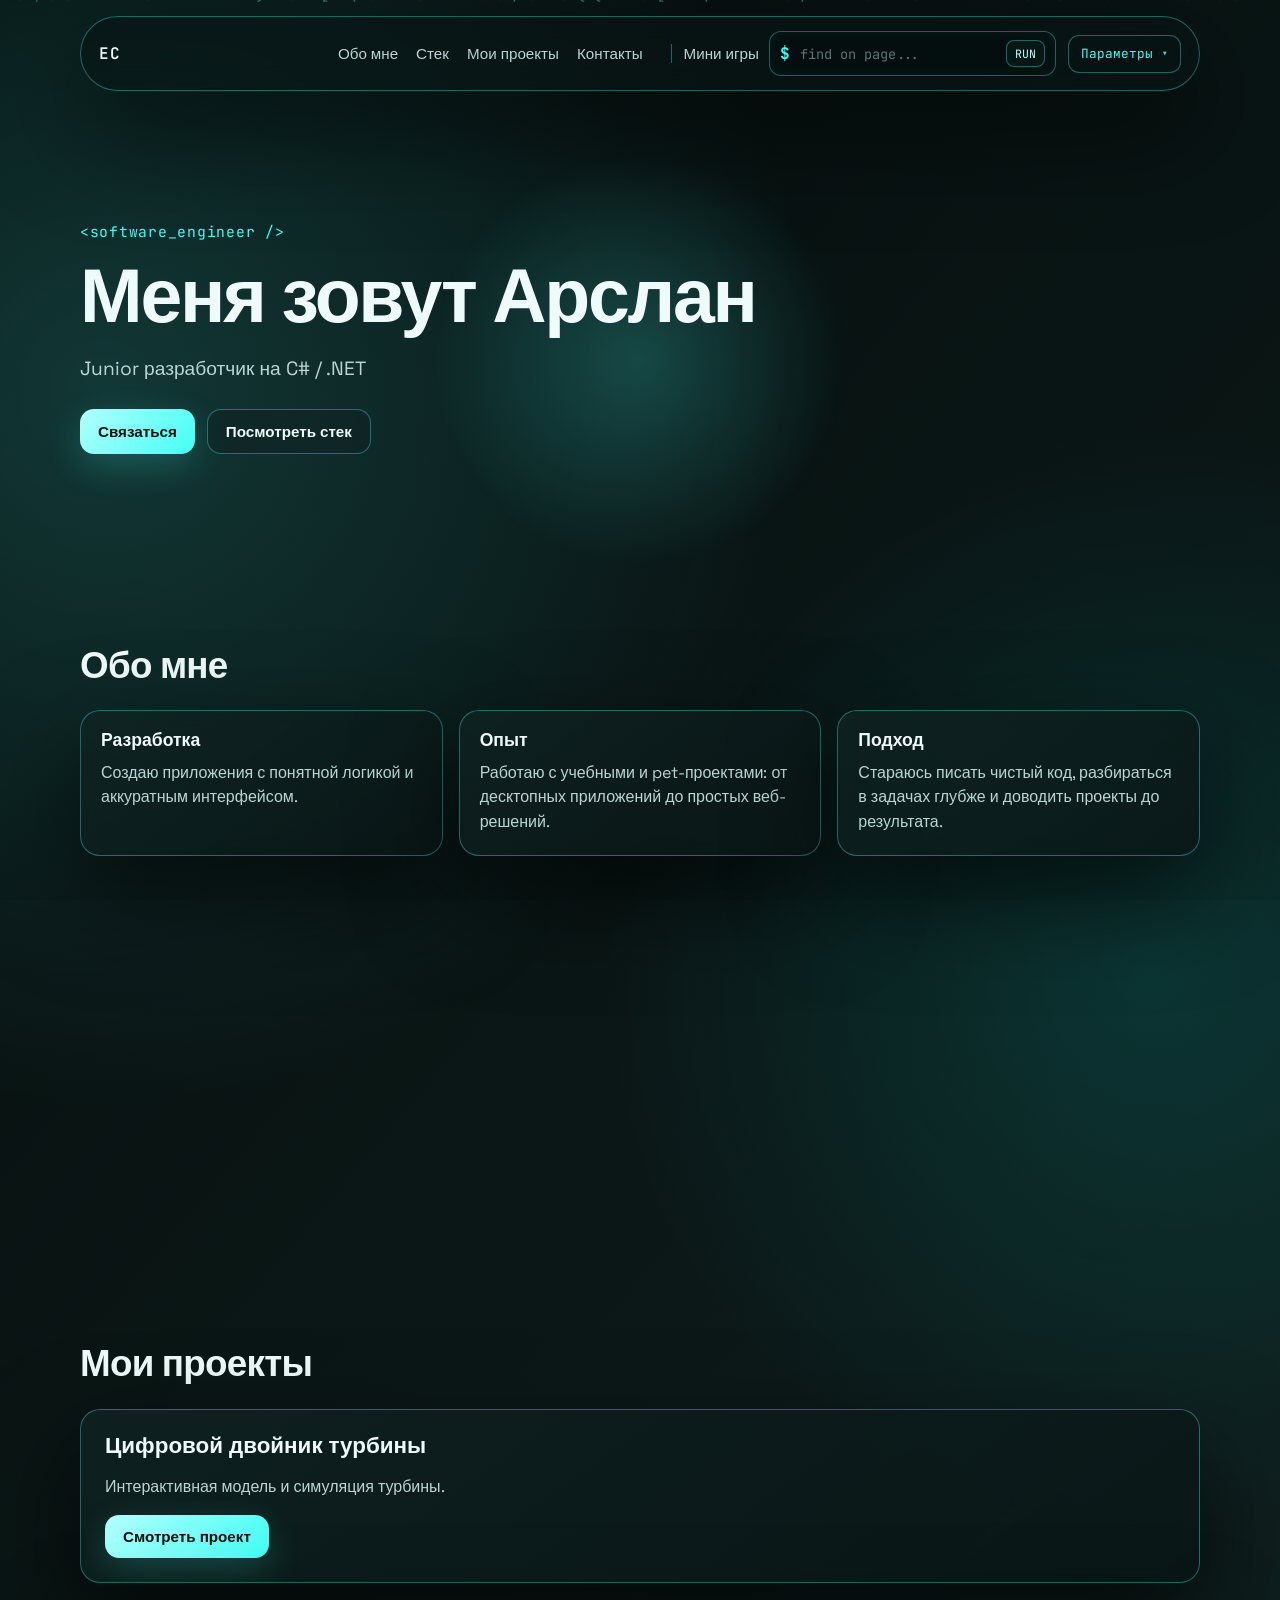
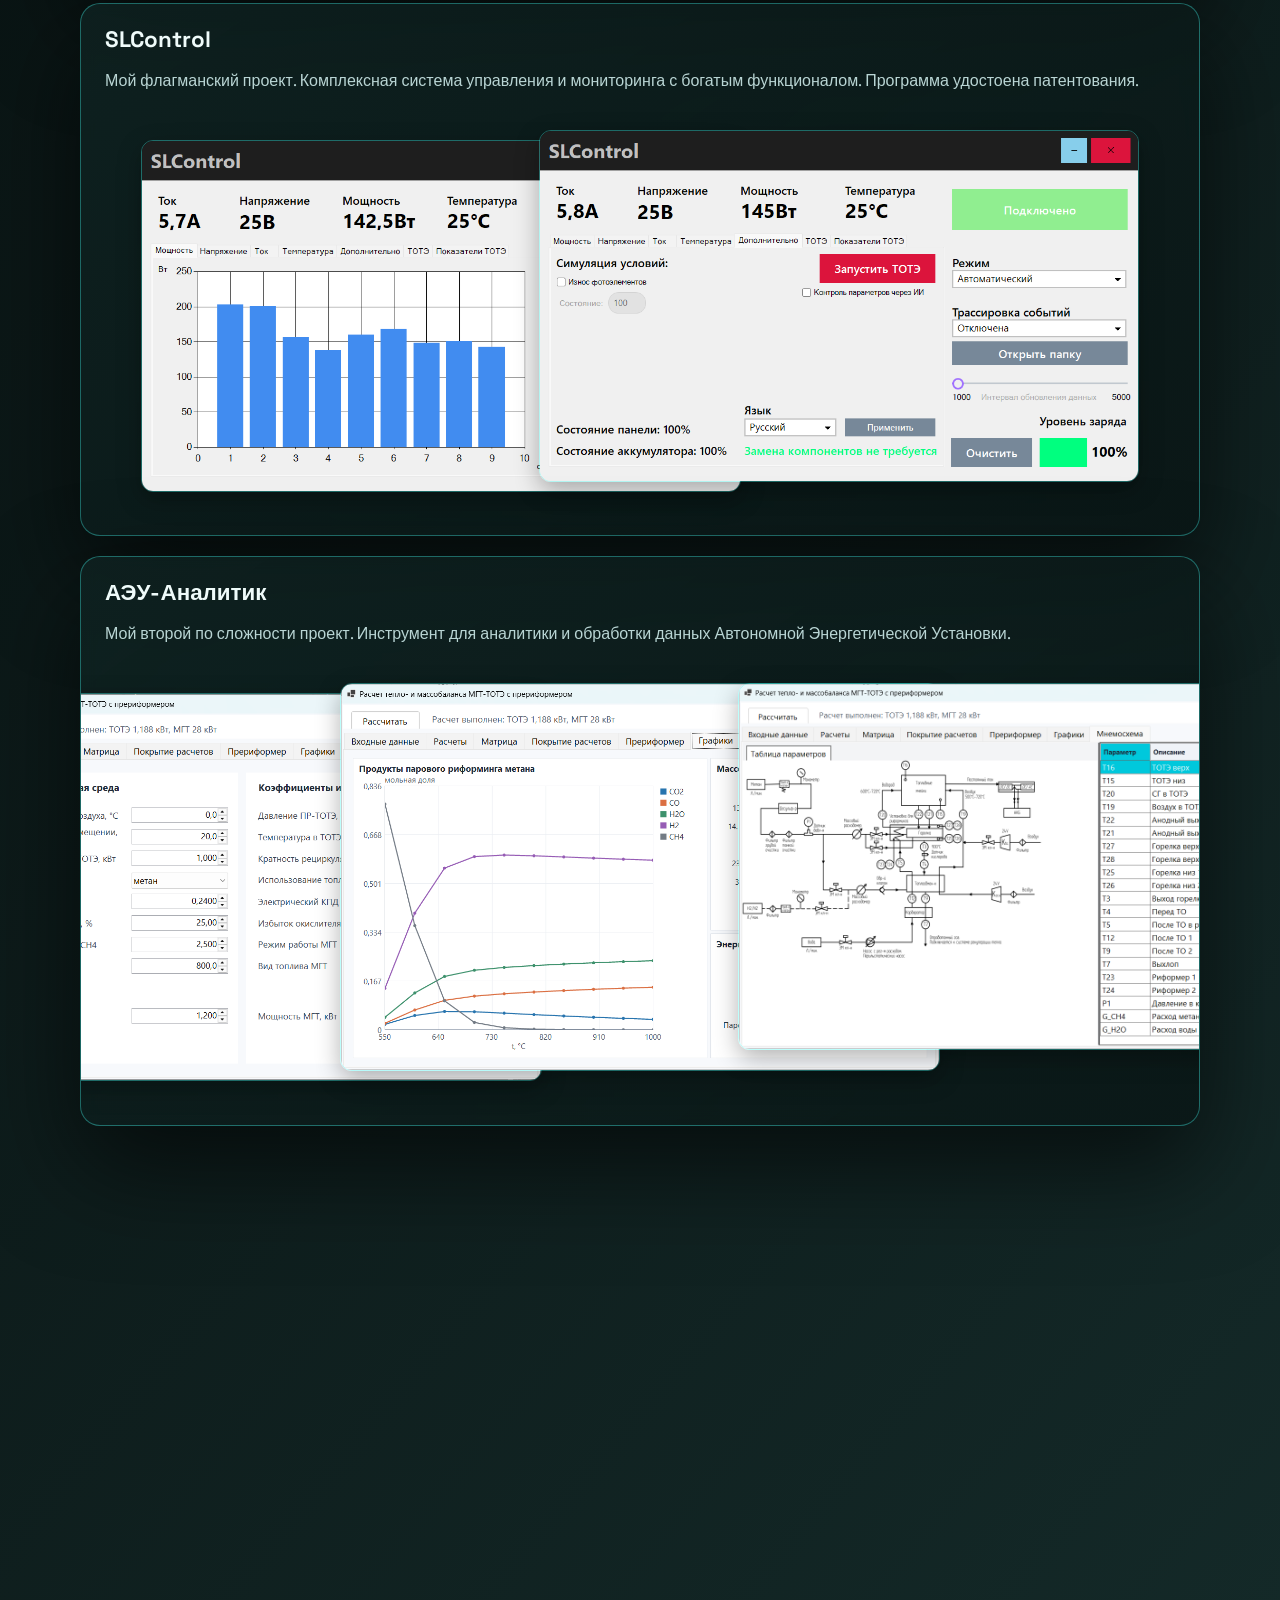
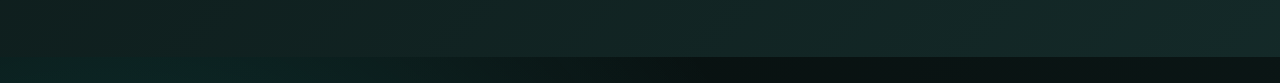
==== commit 362c11bc: "Revise project description for AEU-Analytic Updated project description for AEU-Analytic." ====
--- a/index.html
+++ b/index.html
@@ -128,7 +128,7 @@
 
         <article class="project-card tilt-card">
           <h3>АЭУ-Аналитик</h3>
-          <p>Мой второй по сложности проект. Инструмент для аналитики и обработки данных АЭУ.</p>
+          <p>Мой второй по сложности проект. Инструмент для аналитики и обработки данных Автономной Энергетической Установки.</p>
           <div class="cascade-gallery">
             <img src="./project_images/AEU_Analytic_screenshot1.png" alt="AEU Analytic Screenshot 1" class="cascade-img">
             <img src="./project_images/AEU_Analytic_screenshot2.png" alt="AEU Analytic Screenshot 2" class="cascade-img">
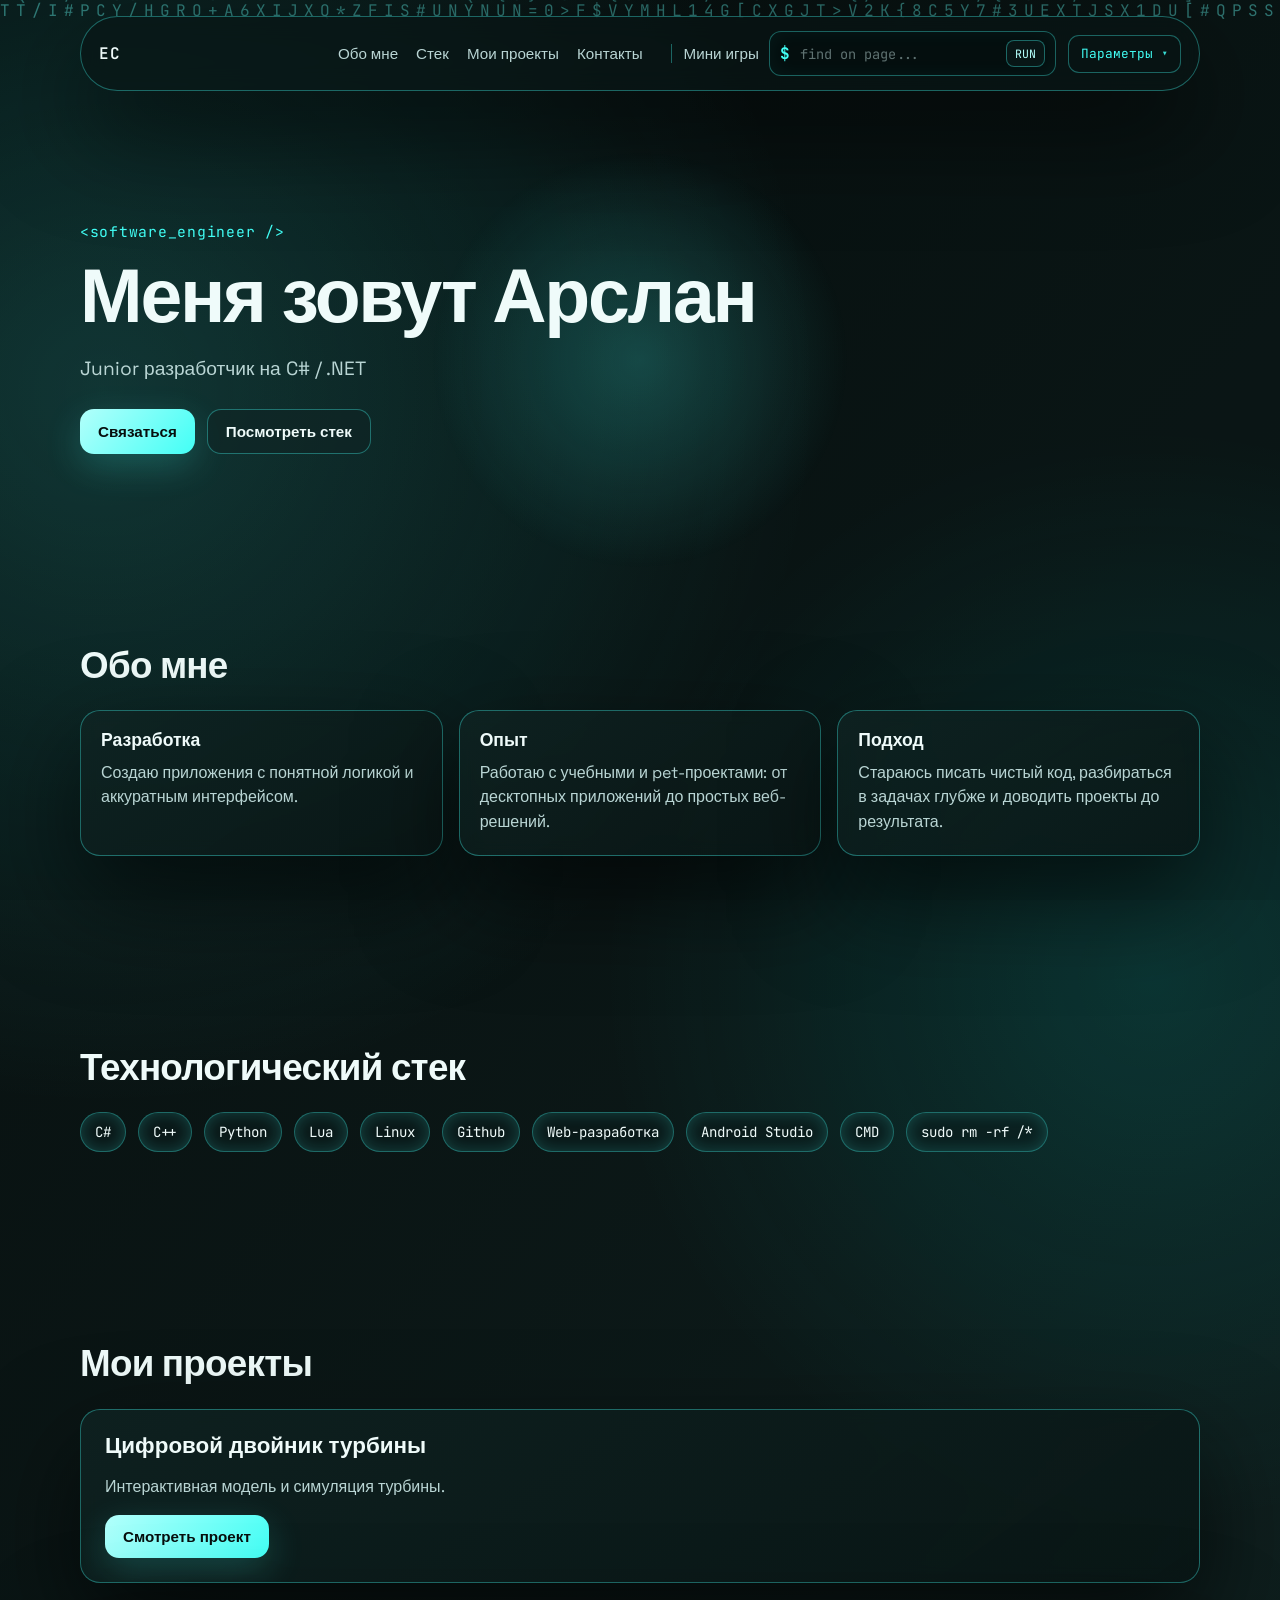
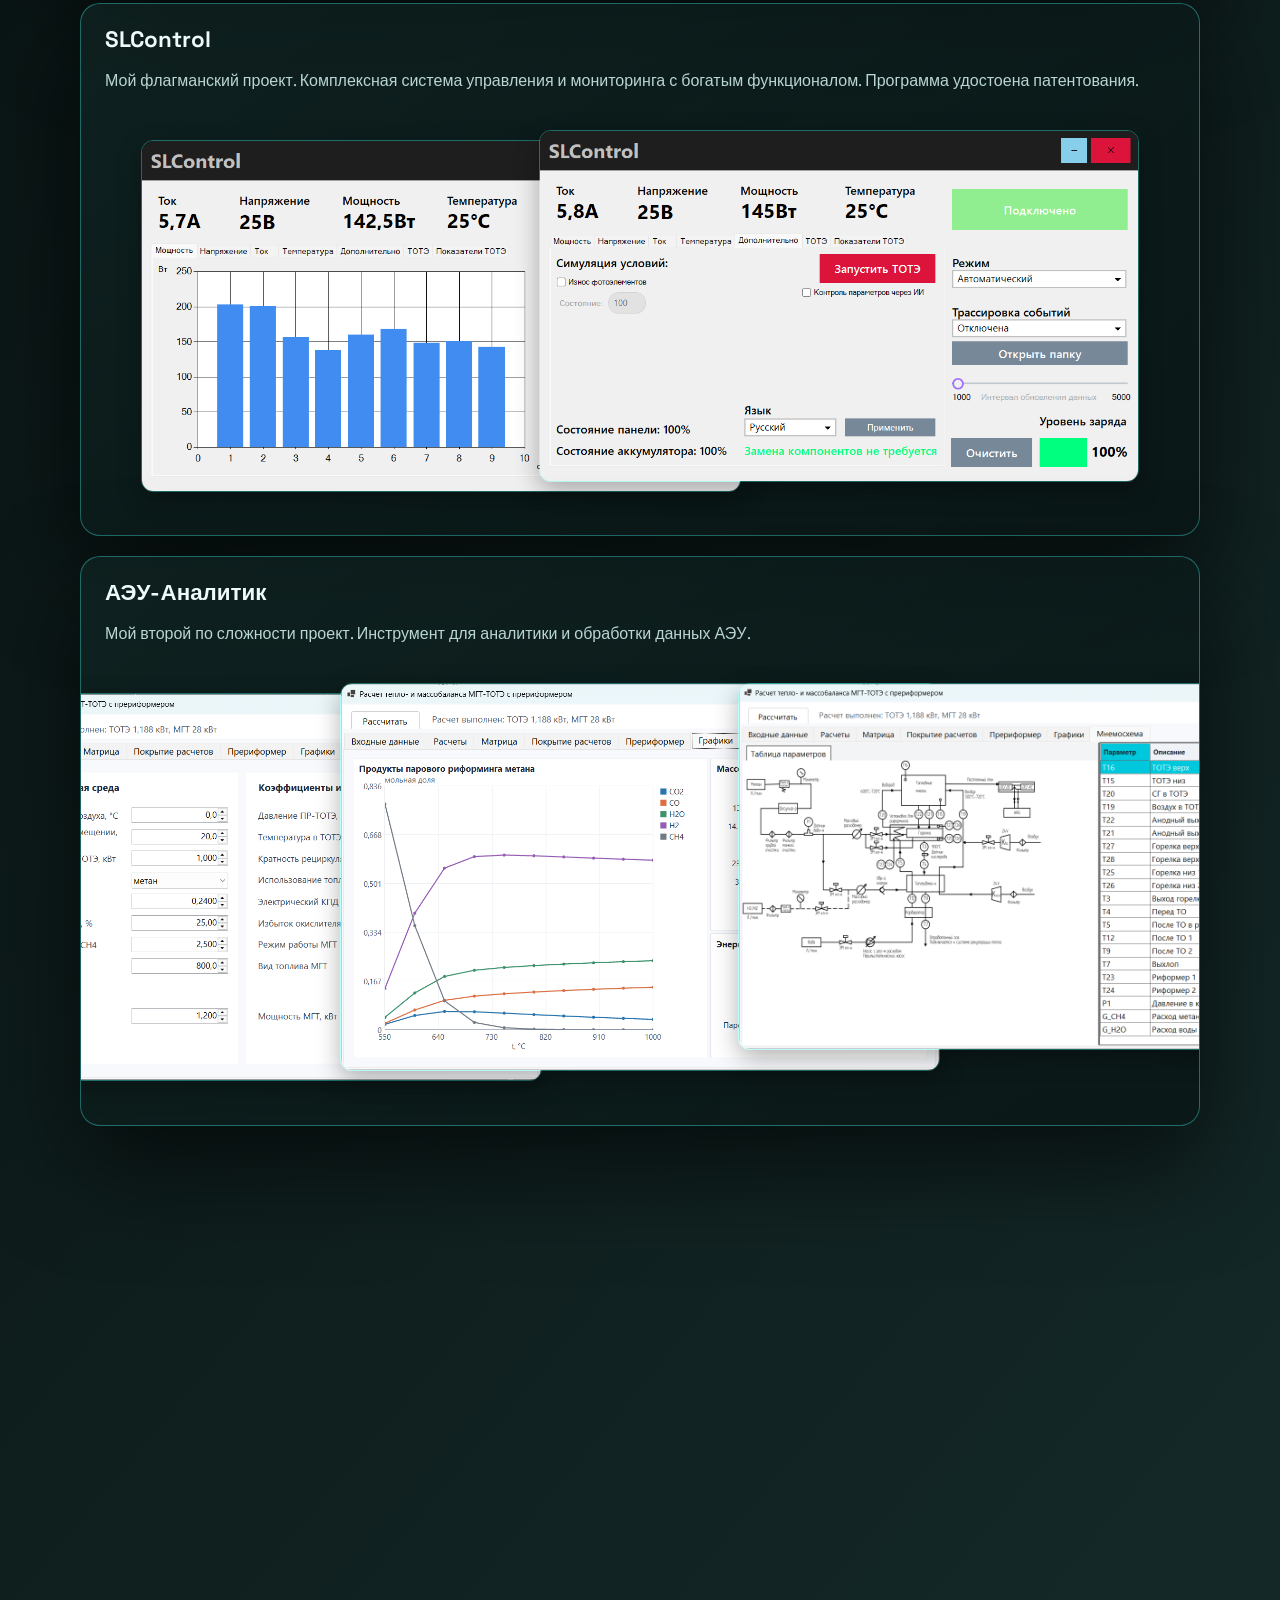
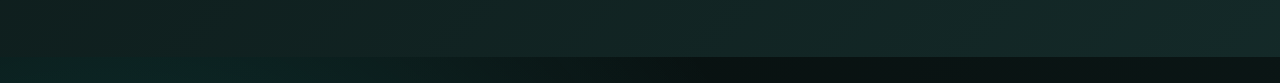
==== commit 63abc6ef: "Add files via upload" ====
--- a/index.html
+++ b/index.html
@@ -128,7 +128,7 @@
 
         <article class="project-card tilt-card">
           <h3>АЭУ-Аналитик</h3>
-          <p>Мой второй по сложности проект. Инструмент для аналитики и обработки данных Автономной Энергетической Установки.</p>
+          <p>Мой второй по сложности проект. Инструмент для аналитики и обработки данных АЭУ.</p>
           <div class="cascade-gallery">
             <img src="./project_images/AEU_Analytic_screenshot1.png" alt="AEU Analytic Screenshot 1" class="cascade-img">
             <img src="./project_images/AEU_Analytic_screenshot2.png" alt="AEU Analytic Screenshot 2" class="cascade-img">
@@ -149,10 +149,6 @@
     </div>
     <div class="max-zone">
       <button id="max-btn" type="button" class="contact-btn max-btn">MAX</button>
-      <pre id="ascii-laugh" class="ascii-laugh" aria-hidden="true">  \o/
-   |
-  / \
-  xD</pre>
     </div>
   </footer>
 
--- a/styles.css
+++ b/styles.css
@@ -696,6 +696,9 @@
   padding: 10px 14px;
   text-decoration: none;
   background: var(--btn-ghost-bg);
+  font-family: inherit;
+  font-size: inherit;
+  cursor: pointer;
   transition: color 170ms ease, border-color 170ms ease, background 0.3s ease;
 }
 
@@ -713,47 +716,15 @@
 
 .max-btn {
   position: absolute;
-  left: 8px;
-  top: 22px;
+  left: 0;
+  top: 0;
   min-width: 86px;
-  font-family: "JetBrains Mono", monospace;
-  font-weight: 600;
   cursor: pointer;
-  transition: left 140ms ease, top 140ms ease, border-color 140ms ease, transform 140ms ease, background 0.3s ease;
+  transition: left 400ms cubic-bezier(0.34, 1.56, 0.64, 1), top 400ms cubic-bezier(0.34, 1.56, 0.64, 1), border-color 140ms ease, transform 400ms cubic-bezier(0.34, 1.56, 0.64, 1), background 0.3s ease;
 }
 
 .max-btn:hover {
   border-color: var(--accent);
-}
-
-.ascii-laugh {
-  position: absolute;
-  right: 0;
-  top: 0;
-  margin: 0;
-  padding: 10px;
-  border-radius: 12px;
-  border: 1px solid var(--glass-border);
-  background: var(--params-bg);
-  color: var(--accent);
-  font-family: "JetBrains Mono", monospace;
-  line-height: 1.1;
-  opacity: 0;
-  transform: translateY(8px) scale(0.96);
-  transition: opacity 180ms ease, transform 180ms ease, background 0.3s ease;
-  pointer-events: none;
-}
-
-.ascii-laugh.show {
-  opacity: 1;
-  transform: translateY(0) scale(1);
-  animation: laugh-bounce 280ms ease 3;
-}
-
-@keyframes laugh-bounce {
-  0% { transform: translateY(0) scale(1); }
-  50% { transform: translateY(-5px) scale(1.04); }
-  100% { transform: translateY(0) scale(1); }
 }
 
 .reveal {
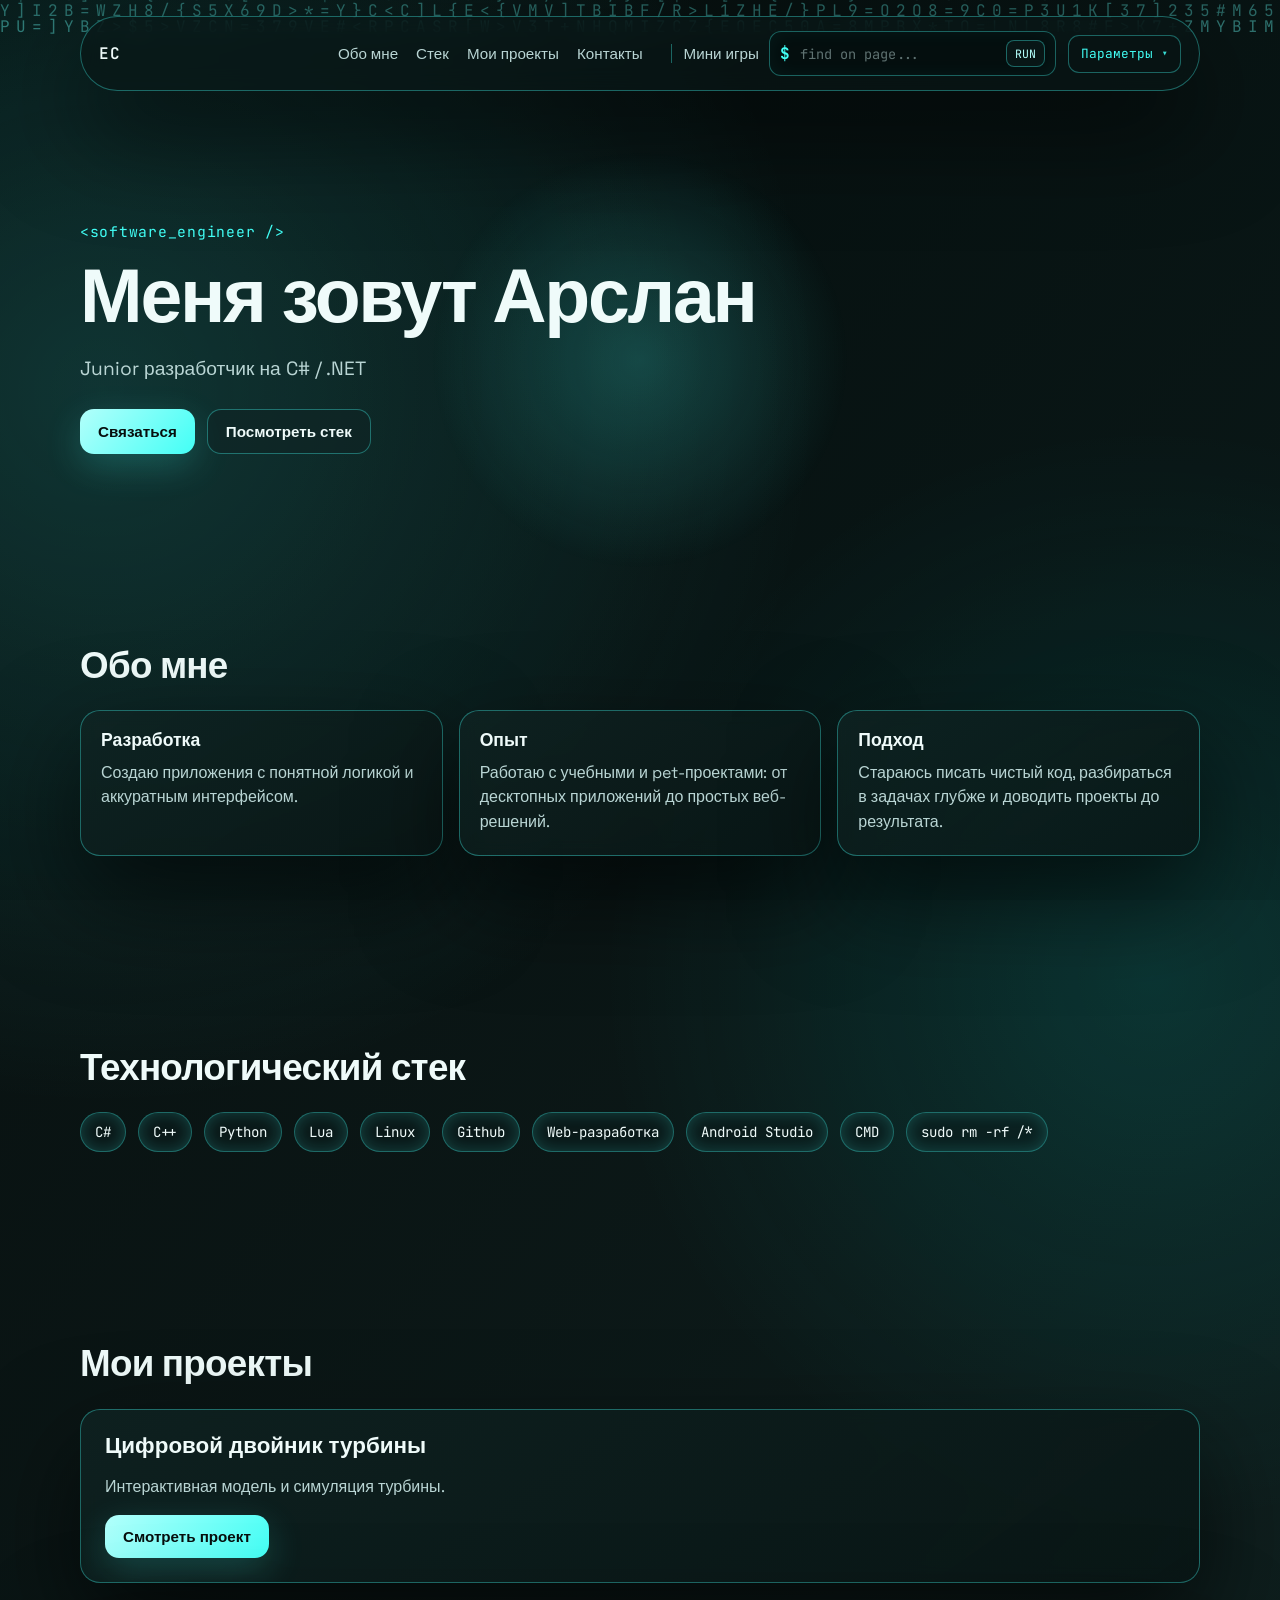
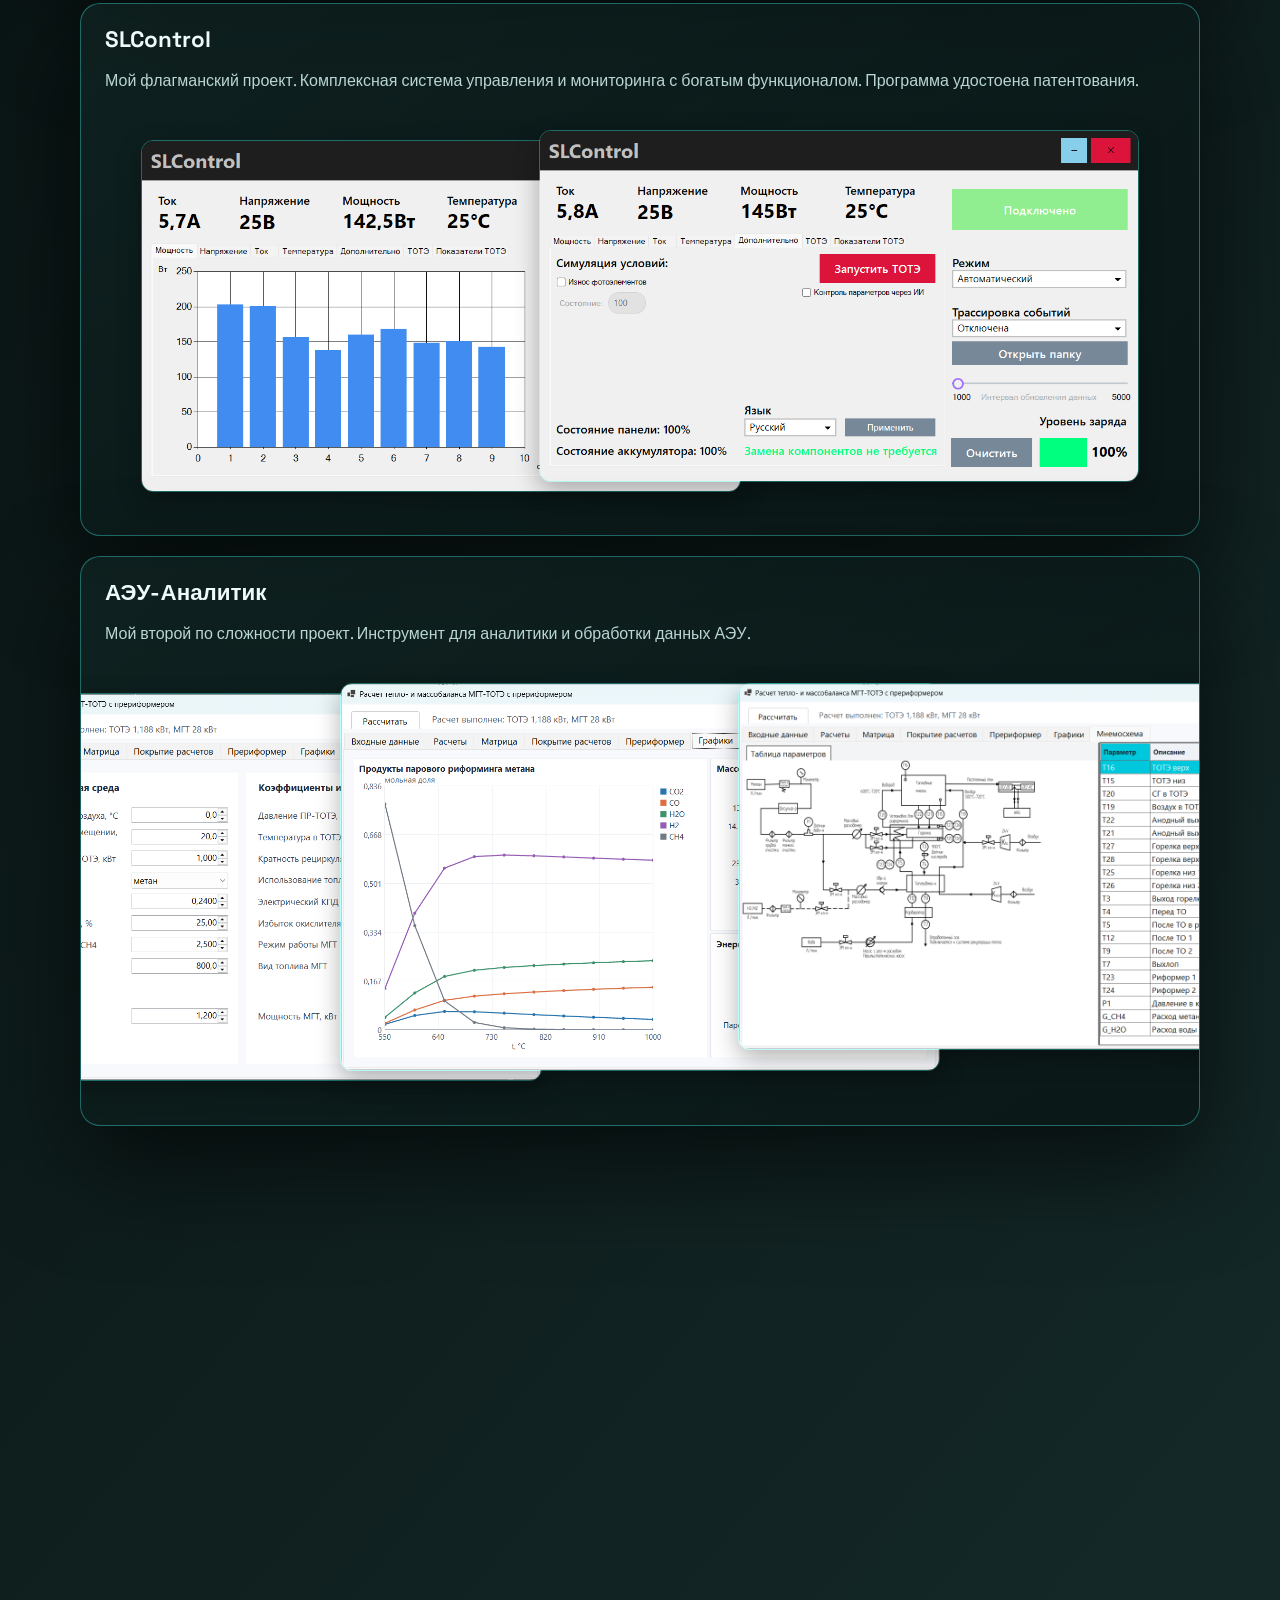
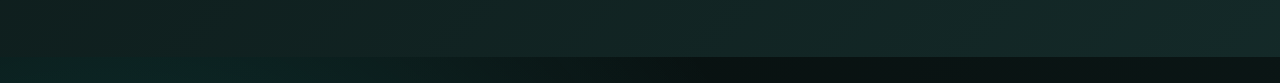
==== commit c32a21d6: "Add files via upload" ====
--- a/index.html
+++ b/index.html
@@ -5,6 +5,7 @@
   <meta name="viewport" content="width=device-width, initial-scale=1.0">
   <title>Arslan | Nedocoder</title>
   <meta name="description" content="IT-визитка by ArSiFoX">
+  <link rel="icon" href="assets/images/favicon.png" type="image/png">
   <link rel="preconnect" href="https://fonts.googleapis.com">
   <link rel="preconnect" href="https://fonts.gstatic.com" crossorigin>
   <link href="https://fonts.googleapis.com/css2?family=Space+Grotesk:wght@400;500;700&family=JetBrains+Mono:wght@400;600&display=swap" rel="stylesheet">
--- a/styles.css
+++ b/styles.css
@@ -810,7 +810,7 @@
 .image-viewer {
   position: fixed;
   inset: 0;
-  z-index: 100;
+  z-index: 10000;
   display: flex;
   align-items: center;
   justify-content: center;
@@ -842,7 +842,7 @@
   object-fit: contain;
   transform: scale(0.95);
   transition: transform 0.3s ease;
-  z-index: 101;
+  z-index: 10001;
 }
 
 .image-viewer.is-open #viewer-image {
@@ -864,7 +864,7 @@
   align-items: center;
   justify-content: center;
   cursor: pointer;
-  z-index: 102;
+  z-index: 10002;
   transition: background 0.2s ease, transform 0.2s ease;
 }
 
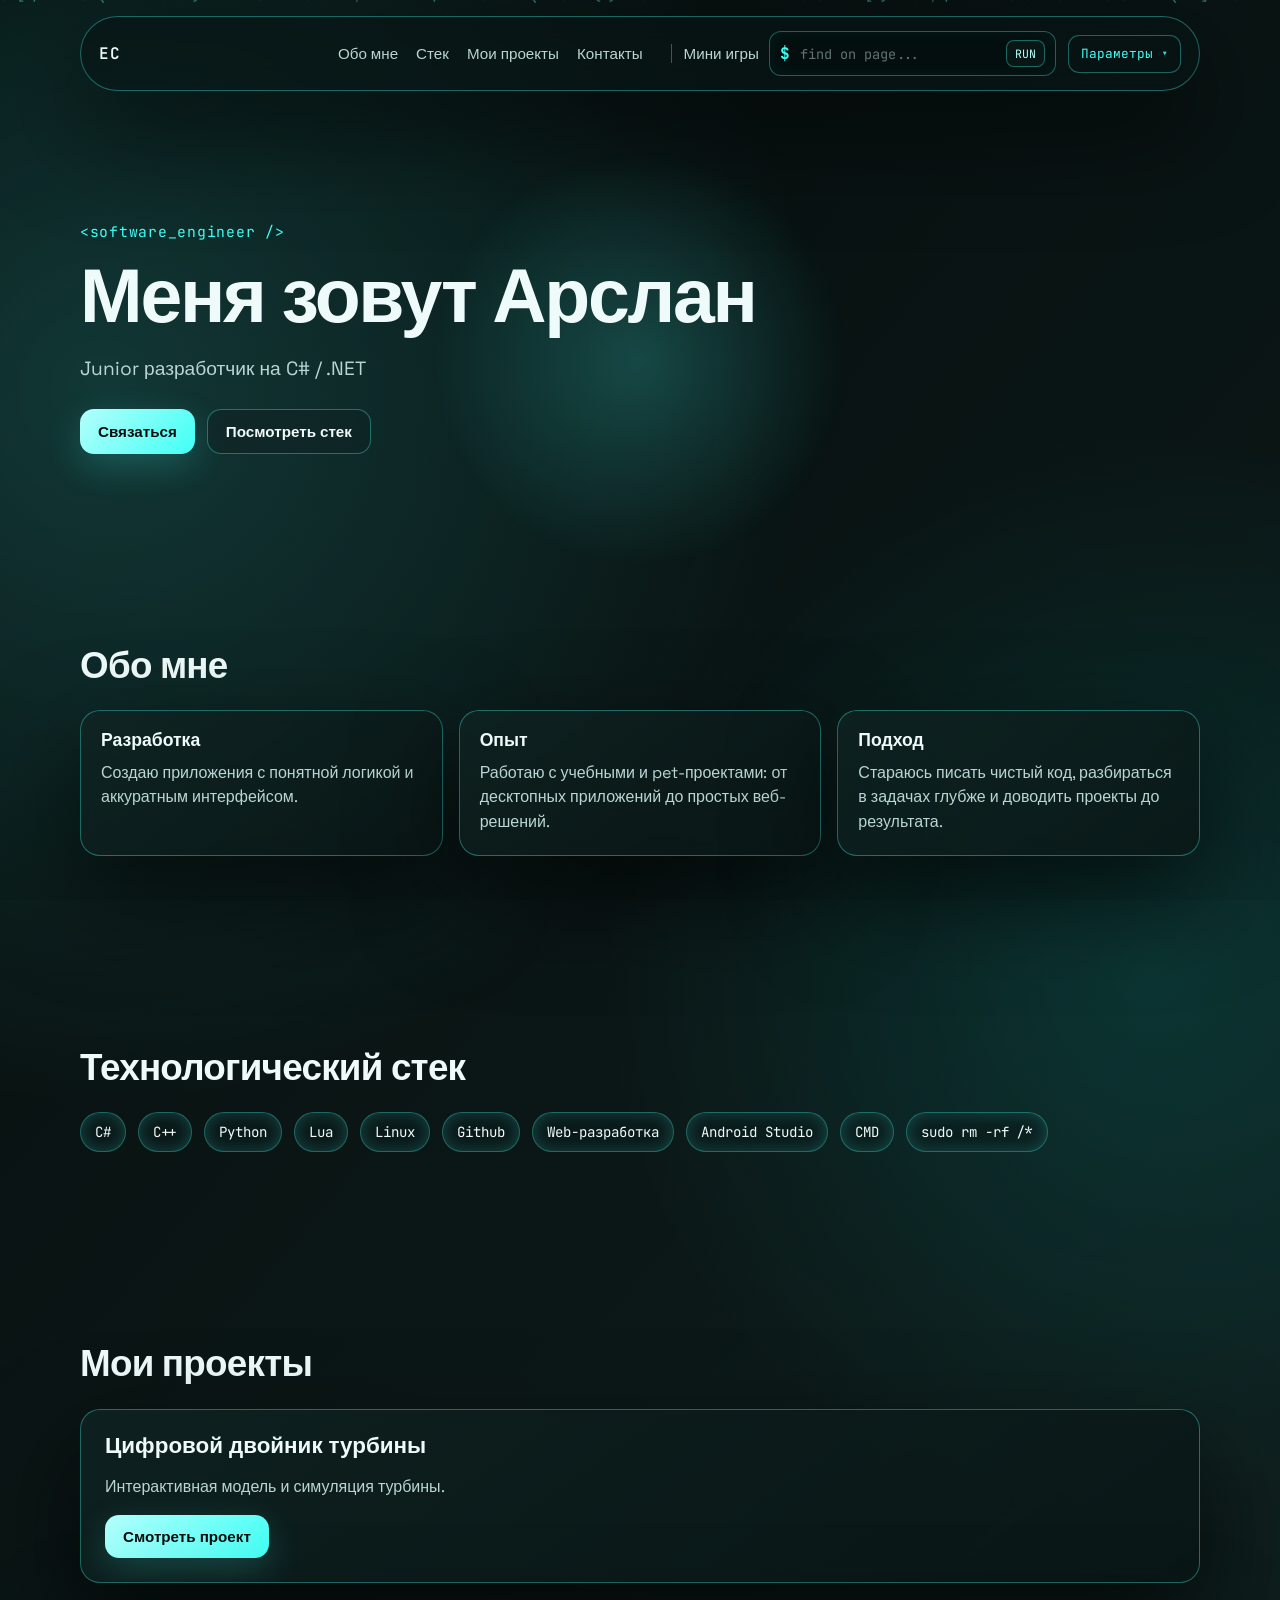
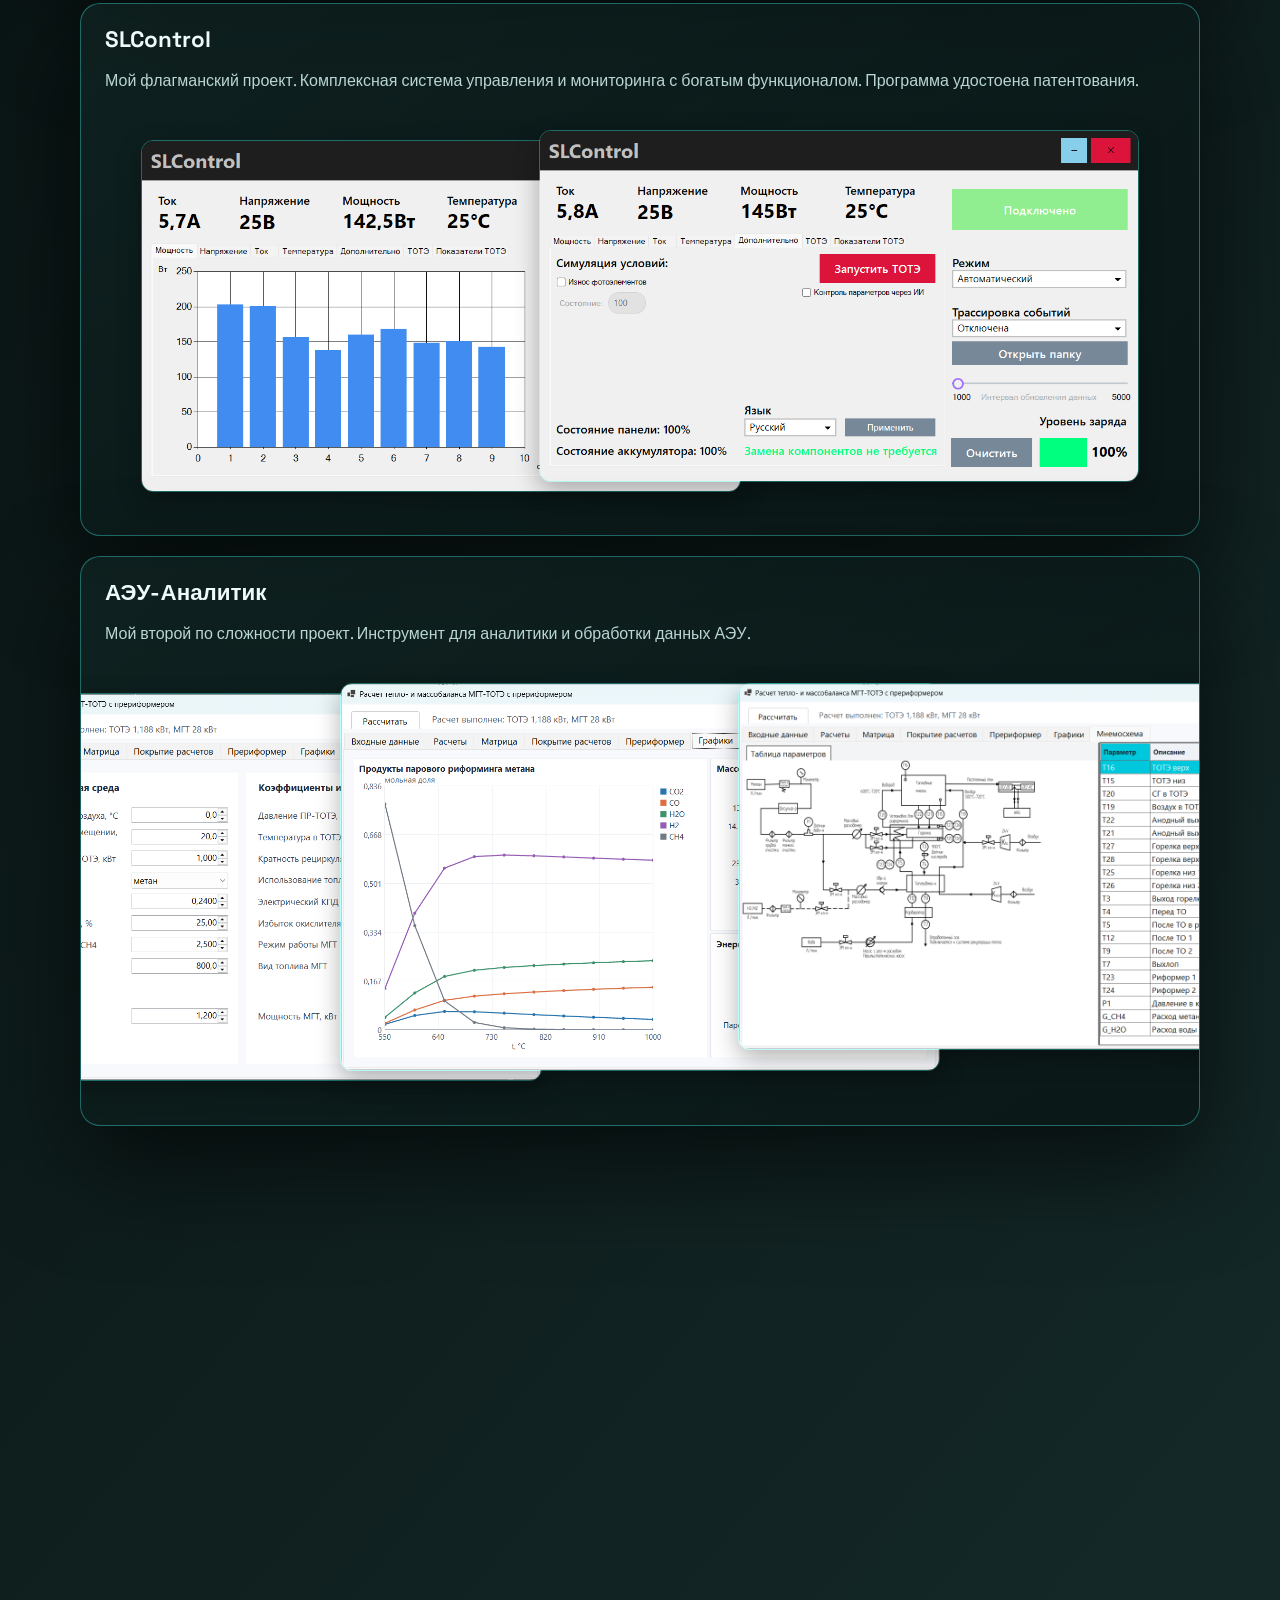
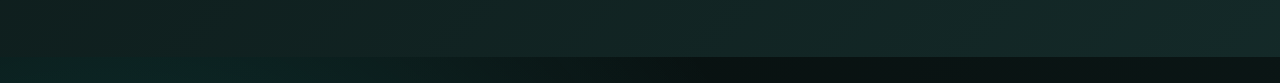
==== commit 65867153: "v1.5" ====
--- a/index.html
+++ b/index.html
@@ -1,166 +1 @@
-﻿<!doctype html>
-<html lang="ru">
-<head>
-  <meta charset="UTF-8">
-  <meta name="viewport" content="width=device-width, initial-scale=1.0">
-  <title>Arslan | Nedocoder</title>
-  <meta name="description" content="IT-визитка by ArSiFoX">
-  <link rel="icon" href="assets/images/favicon.png" type="image/png">
-  <link rel="preconnect" href="https://fonts.googleapis.com">
-  <link rel="preconnect" href="https://fonts.gstatic.com" crossorigin>
-  <link href="https://fonts.googleapis.com/css2?family=Space+Grotesk:wght@400;500;700&family=JetBrains+Mono:wght@400;600&display=swap" rel="stylesheet">
-  <link rel="stylesheet" href="./styles.css">
-</head>
-<body>
-  <canvas id="matrix-canvas" aria-hidden="true"></canvas>
-  <div class="noise" aria-hidden="true"></div>
-  <div class="pointer-glow" aria-hidden="true"></div>
-
-  <header class="site-header">
-    <a class="logo" href="#home" aria-label="Experienced Coder">
-      EC
-      <span class="logo-tip">Experienced Coder</span>
-    </a>
-    <div class="header-right">
-      <nav class="site-nav">
-        <a href="#about">Обо мне</a>
-        <a href="#stack">Стек</a>
-        <a href="#projects">Мои проекты</a>
-        <a href="#contacts">Контакты</a>
-        <a class="minigames-link" href="./minigame/minigame.html" target="_blank" rel="noreferrer">Мини игры</a>
-      </nav>
-      <div class="header-tools">
-        <form id="page-search-form" class="terminal-search" role="search">
-          <span class="prompt">$</span>
-          <input id="page-search-input" type="search" placeholder="find on page..." aria-label="Поиск по странице">
-          <button type="submit">RUN</button>
-        </form>
-        <details class="params-menu">
-          <summary>Параметры</summary>
-          <div class="params-panel">
-            <label class="theme-toggle" for="theme-toggle">
-              <input id="theme-toggle" type="checkbox">
-              <span>Light Theme</span>
-            </label>
-            <label class="low-detail-toggle" for="low-detail-toggle">
-              <input id="low-detail-toggle" type="checkbox">
-              <span>Low Detail Mode</span>
-            </label>
-            <div class="matrix-controls">
-              <label for="site-hue">Site Hue</label>
-              <input id="site-hue" type="range" min="0" max="360" value="177" step="1">
-              <output id="site-hue-value" for="site-hue">177°</output>
-            </div>
-            <div class="matrix-controls">
-              <label for="matrix-speed">Matrix Speed</label>
-              <input id="matrix-speed" type="range" min="0.4" max="2.4" value="1" step="0.1">
-              <output id="matrix-speed-value" for="matrix-speed">1.0x</output>
-            </div>
-            <button id="reset-params" type="button" class="btn btn-ghost" style="width: 100%; font-size: 0.8rem; padding: 8px; margin-bottom: 8px;">Reset to Default</button>
-            <button id="random-theme" type="button" class="btn btn-primary" style="width: 100%; font-size: 0.8rem; padding: 8px;">Random Theme</button>
-          </div>
-        </details>
-      </div>
-    </div>
-  </header>
-
-  <main id="home">
-    <section class="hero section reveal">
-      <p class="eyebrow">&lt;software_engineer /&gt;</p>
-      <h1>Меня зовут Арслан</h1>
-      <p class="hero-text">Junior разработчик на C# / .NET</p>
-      <div class="hero-actions">
-        <a class="btn btn-primary" href="#contacts">Связаться</a>
-        <a class="btn btn-ghost" href="#stack">Посмотреть стек</a>
-      </div>
-    </section>
-
-    <section id="about" class="section reveal">
-      <h2>Обо мне</h2>
-      <div class="card-grid">
-        <article class="info-card tilt-card">
-          <h3>Разработка</h3>
-          <p>Создаю приложения с понятной логикой и аккуратным интерфейсом.</p>
-        </article>
-        <article class="info-card tilt-card">
-          <h3>Опыт</h3>
-          <p>Работаю с учебными и pet-проектами: от десктопных приложений до простых веб-решений.</p>
-        </article>
-        <article class="info-card tilt-card">
-          <h3>Подход</h3>
-          <p>Стараюсь писать чистый код, разбираться в задачах глубже и доводить проекты до результата.</p>
-        </article>
-      </div>
-    </section>
-
-    <section id="stack" class="section reveal">
-      <h2>Технологический стек</h2>
-      <div class="chips">
-        <a href="https://ru.wikipedia.org/wiki/C_Sharp" target="_blank" rel="noreferrer">C#</a>
-        <a href="https://ru.wikipedia.org/wiki/C%2B%2B" target="_blank" rel="noreferrer">C++</a>
-        <a href="https://ru.wikipedia.org/wiki/Python" target="_blank" rel="noreferrer">Python</a>
-        <a href="https://ru.wikipedia.org/wiki/Lua" target="_blank" rel="noreferrer">Lua</a>
-        <a href="https://ru.wikipedia.org/wiki/Linux" target="_blank" rel="noreferrer">Linux</a>
-        <a href="https://ru.wikipedia.org/wiki/GitHub" target="_blank" rel="noreferrer">Github</a>
-        <a href="https://ru.wikipedia.org/wiki/%D0%92%D1%81%D0%B5%D0%BC%D0%B8%D1%80%D0%BD%D0%B0%D1%8F_%D0%BF%D0%B0%D1%83%D1%82%D0%B8%D0%BD%D0%B0" target="_blank" rel="noreferrer">Web-разработка</a>
-        <a href="https://ru.wikipedia.org/wiki/Android_Studio" target="_blank" rel="noreferrer">Android Studio</a>
-        <a href="https://ru.wikipedia.org/wiki/%D0%9A%D0%BE%D0%BC%D0%B0%D0%BD%D0%B4%D0%BD%D0%B0%D1%8F_%D1%81%D1%82%D1%80%D0%BE%D0%BA%D0%B0" target="_blank" rel="noreferrer">CMD</a>
-        <button id="danger-stack" type="button" class="chip-button">sudo rm -rf /*</button>
-      </div>
-    </section>
-
-    <section id="projects" class="section reveal">
-      <h2>Мои проекты</h2>
-      <div class="projects-grid">
-        <article class="project-card tilt-card">
-          <h3>Цифровой двойник турбины</h3>
-          <p>Интерактивная модель и симуляция турбины.</p>
-          <a href="https://arsifox.ru/caseinturbine" class="btn btn-primary project-link" target="_blank" rel="noreferrer">Смотреть проект</a>
-        </article>
-        
-        <article class="project-card tilt-card">
-          <h3>SLControl</h3>
-          <p>Мой флагманский проект. Комплексная система управления и мониторинга с богатым функционалом. Программа удостоена патентования.</p>
-          <div class="cascade-gallery">
-            <img src="./project_images/SLControl_screenshot1.png" alt="SLControl Screenshot 1" class="cascade-img">
-            <img src="./project_images/SLControl_screenshot2.png" alt="SLControl Screenshot 2" class="cascade-img">
-          </div>
-        </article>
-
-        <article class="project-card tilt-card">
-          <h3>АЭУ-Аналитик</h3>
-          <p>Мой второй по сложности проект. Инструмент для аналитики и обработки данных АЭУ.</p>
-          <div class="cascade-gallery">
-            <img src="./project_images/AEU_Analytic_screenshot1.png" alt="AEU Analytic Screenshot 1" class="cascade-img">
-            <img src="./project_images/AEU_Analytic_screenshot2.png" alt="AEU Analytic Screenshot 2" class="cascade-img">
-            <img src="./project_images/AEU_Analytic_screenshot3.png" alt="AEU Analytic Screenshot 3" class="cascade-img">
-          </div>
-        </article>
-      </div>
-    </section>
-  </main>
-
-  <footer id="contacts" class="site-footer section reveal">
-    <h2>Контакты</h2>
-    <p>Пиши, если хочешь обсудить проекты и код.</p>
-    <div class="contacts">
-      <a class="contact-btn" href="mailto:arslangalimov0@gmail.com">EMail</a>
-      <a class="contact-btn" href="https://github.com/ArSiFoX" target="_blank" rel="noreferrer">GitHub</a>
-      <a class="contact-btn" href="https://t.me/ArSiFoX" target="_blank" rel="noreferrer">Telegram</a>
-    </div>
-    <div class="max-zone">
-      <button id="max-btn" type="button" class="contact-btn max-btn">MAX</button>
-    </div>
-  </footer>
-
-  <div id="image-viewer" class="image-viewer" aria-hidden="true">
-    <div class="viewer-backdrop"></div>
-    <img id="viewer-image" src="" alt="Full size view">
-    <button class="viewer-close" aria-label="Закрыть">✕</button>
-  </div>
-
-  <script src="./script.js"></script>
-</body>
-</html>
-
-
+﻿<!doctype html><html lang=ru><head><meta charset=UTF-8><meta name=viewport content="width=device-width,initial-scale=1"><title>Arslan | Nedocoder</title><meta name=description content="IT-визитка by ArSiFoX"><link rel=icon href=assets/images/favicon.png type=image/png><link rel=preconnect href=https://fonts.googleapis.com><link rel=preconnect href=https://fonts.gstatic.com crossorigin><link href="https://fonts.googleapis.com/css2?family=Space+Grotesk:wght@400;500;700&family=JetBrains+Mono:wght@400;600&display=swap" rel=stylesheet><link rel=stylesheet href=./styles.css></head><body><canvas id=matrix-canvas aria-hidden=true></canvas><div class=noise aria-hidden=true></div><div class=pointer-glow aria-hidden=true></div><header class=site-header><a class=logo href=#home aria-label="Experienced Coder">EC <span class=logo-tip>Experienced Coder</span></a><div class=header-right><nav class=site-nav><a href=#about>Обо мне</a> <a href=#stack>Стек</a> <a href=#projects>Мои проекты</a> <a href=#contacts>Контакты</a> <a class=minigames-link href=./minigame/minigame.html target=_blank rel=noreferrer>Мини игры</a></nav><div class=header-tools><form id=page-search-form class=terminal-search role=search><span class=prompt>$</span> <input id=page-search-input type=search placeholder="find on page..." aria-label="Поиск по странице"> <button type=submit>RUN</button></form><details class=params-menu><summary>Параметры</summary><div class=params-panel><label class=theme-toggle for=theme-toggle><input id=theme-toggle type=checkbox> <span>Light Theme</span></label> <label class=low-detail-toggle for=low-detail-toggle><input id=low-detail-toggle type=checkbox> <span>Low Detail Mode</span></label><div class=matrix-controls><label for=site-hue>Site Hue</label> <input id=site-hue type=range min=0 max=360 value=177 step=1><output id=site-hue-value for=site-hue>177°</output></div><div class=matrix-controls><label for=matrix-speed>Matrix Speed</label> <input id=matrix-speed type=range min=0.4 max=2.4 value=1 step=0.1><output id=matrix-speed-value for=matrix-speed>1.0x</output></div><button id=reset-params type=button class="btn btn-ghost" style=width:100%;font-size:.8rem;padding:8px;margin-bottom:8px>Reset to Default</button> <button id=random-theme type=button class="btn btn-primary" style=width:100%;font-size:.8rem;padding:8px>Random Theme</button></div></details></div></div></header><main id=home><section class="hero section reveal"><p class=eyebrow>&lt;software_engineer /&gt;</p><h1>Меня зовут Арслан</h1><p class=hero-text>Junior разработчик на C# / .NET</p><div class=hero-actions><a class="btn btn-primary" href=#contacts>Связаться</a> <a class="btn btn-ghost" href=#stack>Посмотреть стек</a></div></section><section id=about class="section reveal"><h2>Обо мне</h2><div class=card-grid><article class="info-card tilt-card"><h3>Разработка</h3><p>Создаю приложения с понятной логикой и аккуратным интерфейсом.</p></article><article class="info-card tilt-card"><h3>Опыт</h3><p>Работаю с учебными и pet-проектами: от десктопных приложений до простых веб-решений.</p></article><article class="info-card tilt-card"><h3>Подход</h3><p>Стараюсь писать чистый код, разбираться в задачах глубже и доводить проекты до результата.</p></article></div></section><section id=stack class="section reveal"><h2>Технологический стек</h2><div class=chips><a href=https://ru.wikipedia.org/wiki/C_Sharp target=_blank rel=noreferrer>C#</a> <a href=https://ru.wikipedia.org/wiki/C%2B%2B target=_blank rel=noreferrer>C++</a> <a href=https://ru.wikipedia.org/wiki/Python target=_blank rel=noreferrer>Python</a> <a href=https://ru.wikipedia.org/wiki/Lua target=_blank rel=noreferrer>Lua</a> <a href=https://ru.wikipedia.org/wiki/Linux target=_blank rel=noreferrer>Linux</a> <a href=https://ru.wikipedia.org/wiki/GitHub target=_blank rel=noreferrer>Github</a> <a href=https://ru.wikipedia.org/wiki/%D0%92%D1%81%D0%B5%D0%BC%D0%B8%D1%80%D0%BD%D0%B0%D1%8F_%D0%BF%D0%B0%D1%83%D1%82%D0%B8%D0%BD%D0%B0 target=_blank rel=noreferrer>Web-разработка</a> <a href=https://ru.wikipedia.org/wiki/Android_Studio target=_blank rel=noreferrer>Android Studio</a> <a href=https://ru.wikipedia.org/wiki/%D0%9A%D0%BE%D0%BC%D0%B0%D0%BD%D0%B4%D0%BD%D0%B0%D1%8F_%D1%81%D1%82%D1%80%D0%BE%D0%BA%D0%B0 target=_blank rel=noreferrer>CMD</a> <button id=danger-stack type=button class=chip-button>sudo rm -rf /*</button></div></section><section id=projects class="section reveal"><h2>Мои проекты</h2><div class=projects-grid><article class="project-card tilt-card"><h3>Цифровой двойник турбины</h3><p>Интерактивная модель и симуляция турбины.</p><a href=https://arsifox.ru/caseinturbine class="btn btn-primary project-link" target=_blank rel=noreferrer>Смотреть проект</a></article><article class="project-card tilt-card"><h3>SLControl</h3><p>Мой флагманский проект. Комплексная система управления и мониторинга с богатым функционалом. Программа удостоена патентования.</p><div class=cascade-gallery><img src=./project_images/SLControl_screenshot1.png alt="SLControl Screenshot 1" class=cascade-img> <img src=./project_images/SLControl_screenshot2.png alt="SLControl Screenshot 2" class=cascade-img></div></article><article class="project-card tilt-card"><h3>АЭУ-Аналитик</h3><p>Мой второй по сложности проект. Инструмент для аналитики и обработки данных АЭУ.</p><div class=cascade-gallery><img src=./project_images/AEU_Analytic_screenshot1.png alt="AEU Analytic Screenshot 1" class=cascade-img> <img src=./project_images/AEU_Analytic_screenshot2.png alt="AEU Analytic Screenshot 2" class=cascade-img> <img src=./project_images/AEU_Analytic_screenshot3.png alt="AEU Analytic Screenshot 3" class=cascade-img></div></article></div></section></main><footer id=contacts class="site-footer section reveal"><h2>Контакты</h2><p>Пиши, если хочешь обсудить проекты и код.</p><div class=contacts><a class=contact-btn href=mailto:arslangalimov0@gmail.com>EMail</a> <a class=contact-btn href=https://github.com/ArSiFoX target=_blank rel=noreferrer>GitHub</a> <a class=contact-btn href=https://t.me/ArSiFoX target=_blank rel=noreferrer>Telegram</a></div><div class=max-zone><button id=max-btn type=button class="contact-btn max-btn">MAX</button></div></footer><div id=image-viewer class=image-viewer aria-hidden=true><div class=viewer-backdrop></div><img id=viewer-image src="" alt="Full size view"> <button class=viewer-close aria-label=Закрыть>✕</button></div><script src=./script.js></script></body></html>
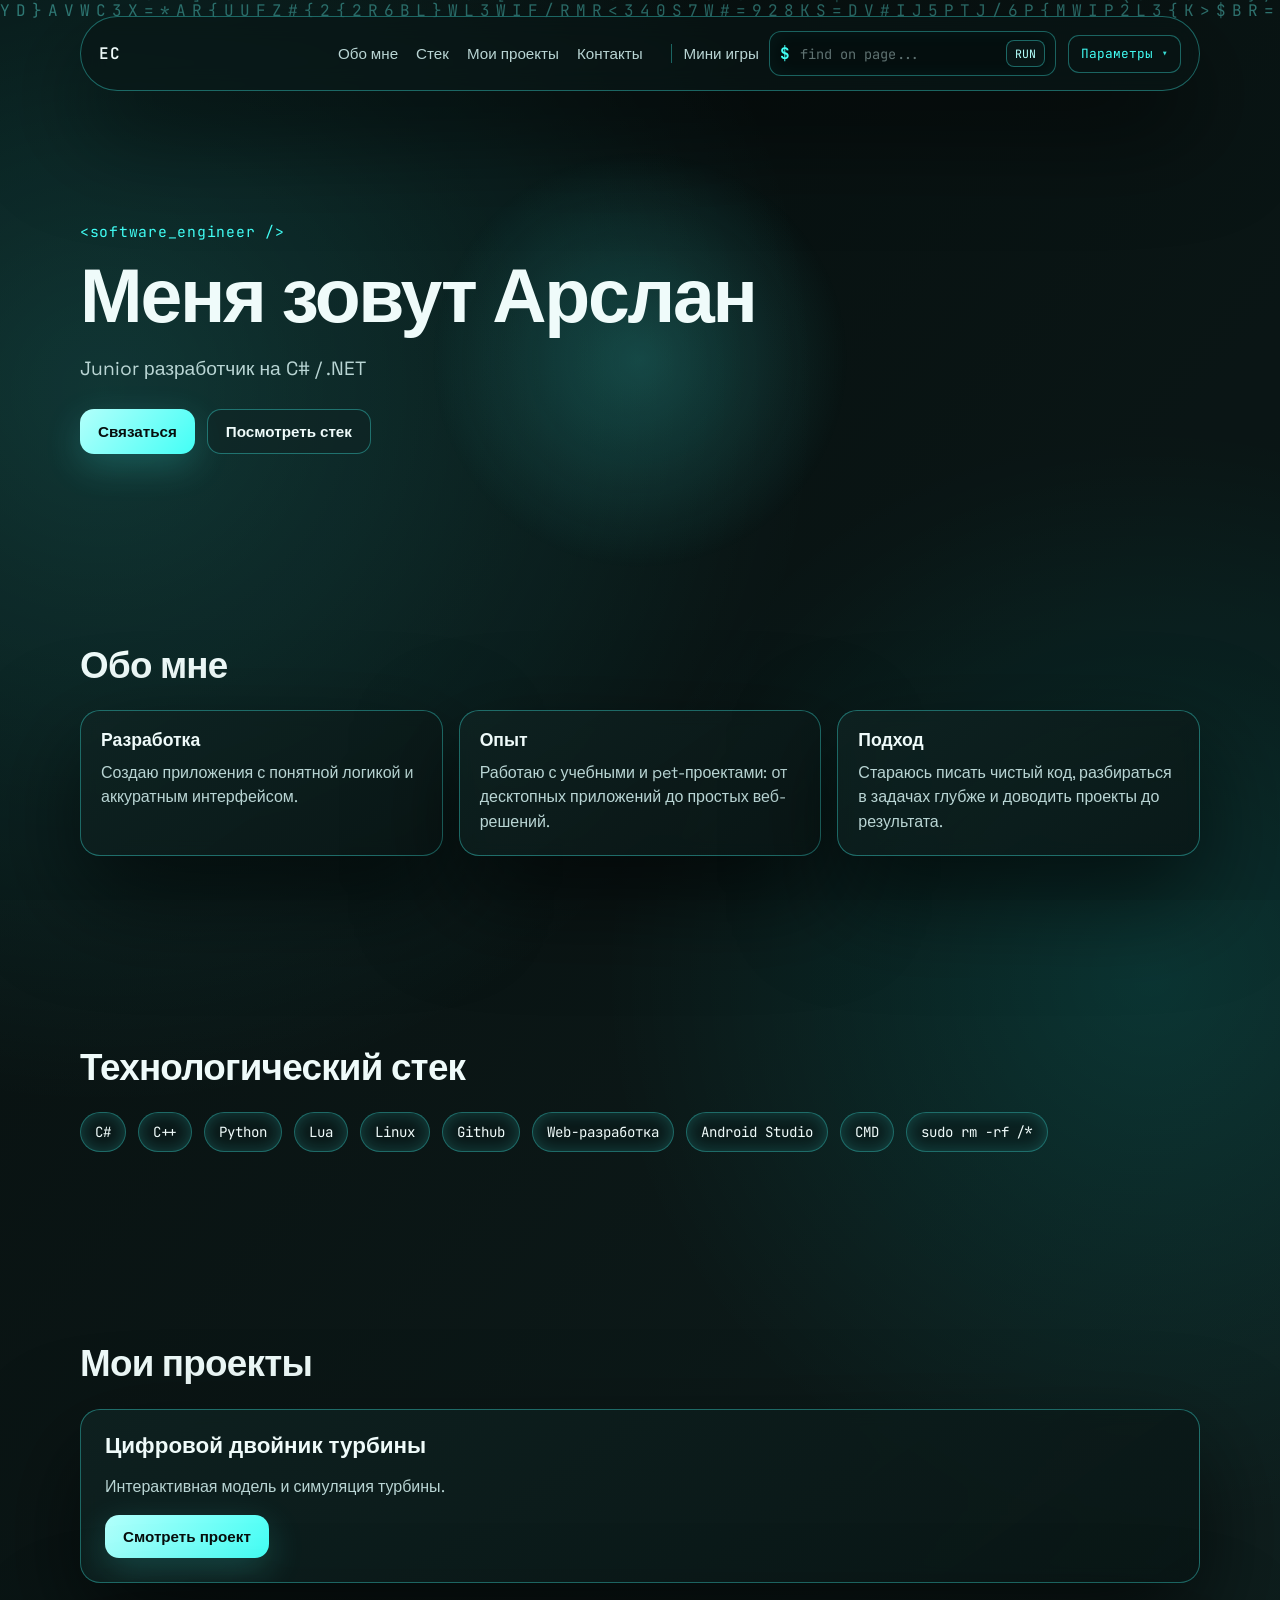
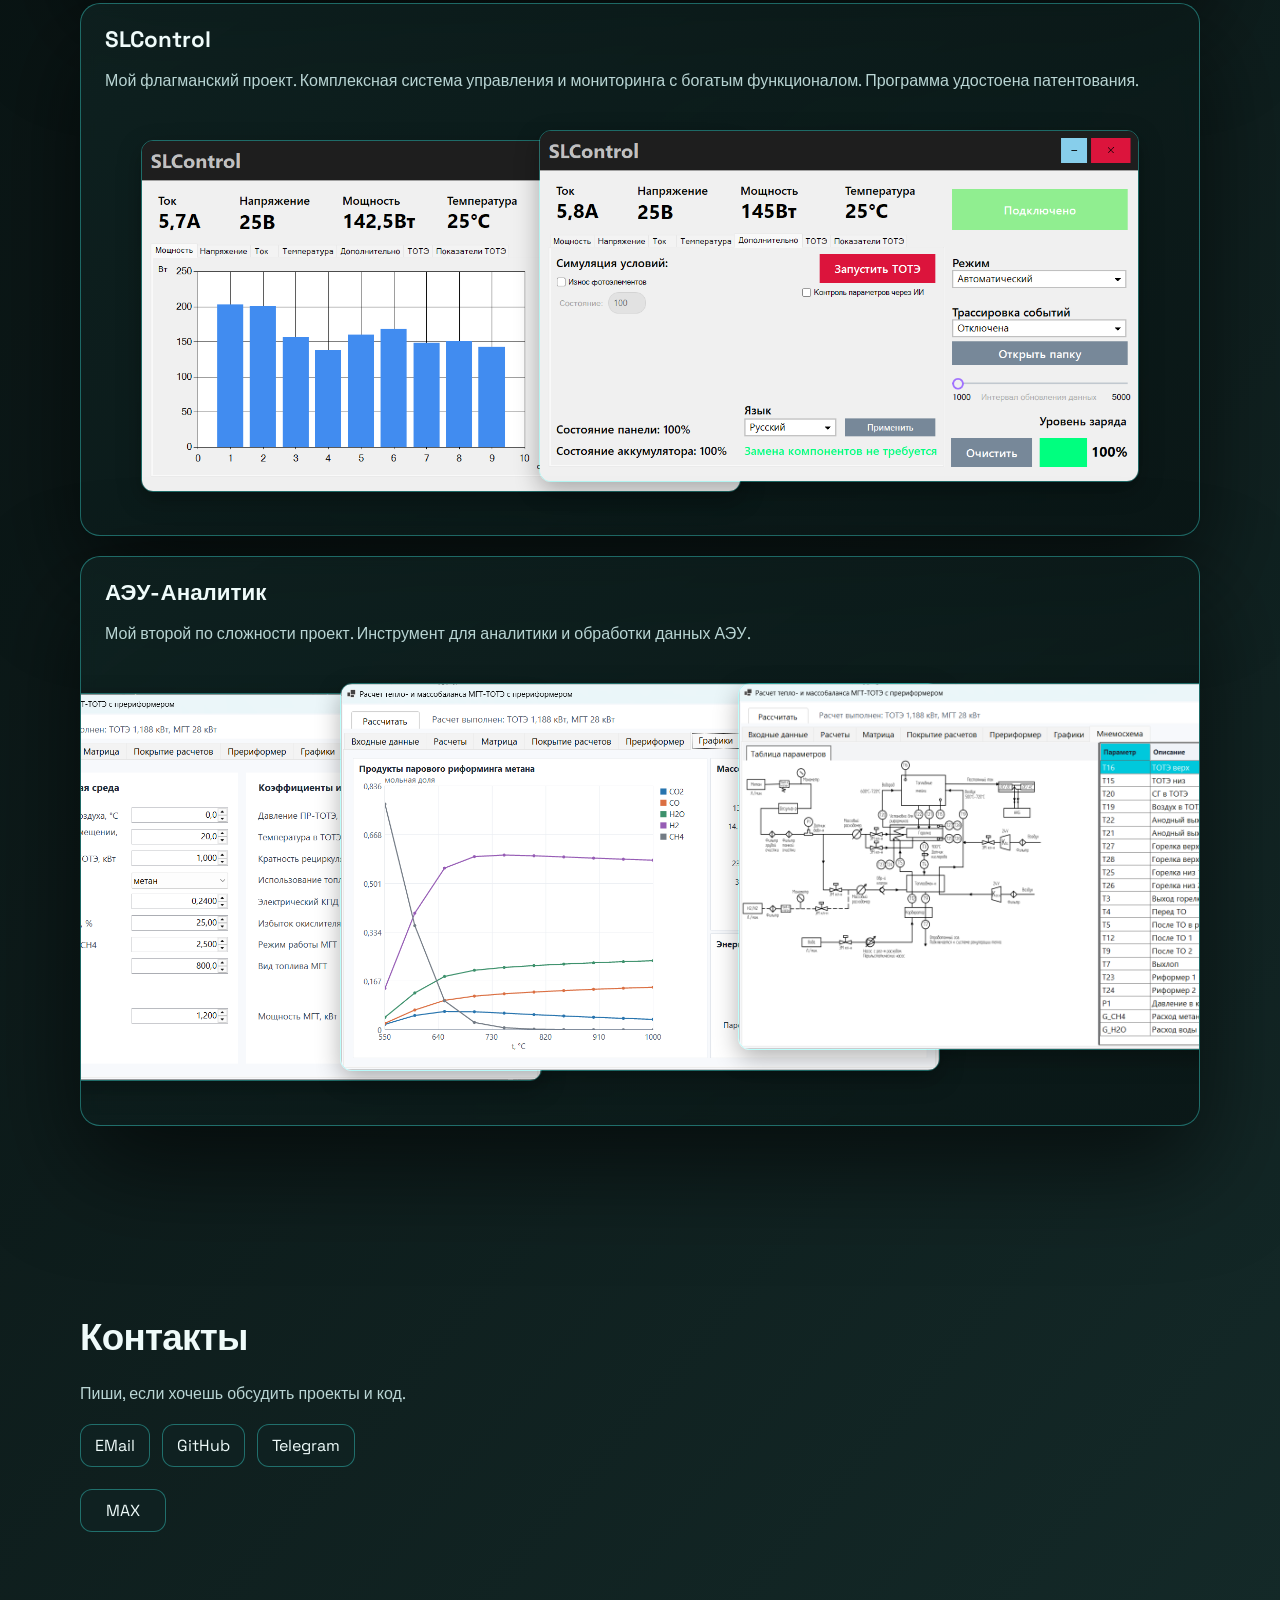
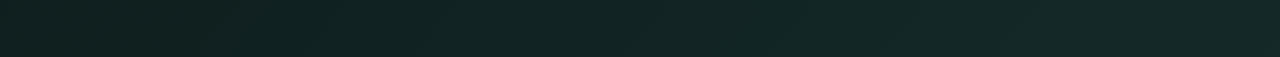
==== commit ef80b8e0: "v1.6" ====
--- a/index.html
+++ b/index.html
@@ -1 +1,166 @@
-﻿<!doctype html><html lang=ru><head><meta charset=UTF-8><meta name=viewport content="width=device-width,initial-scale=1"><title>Arslan | Nedocoder</title><meta name=description content="IT-визитка by ArSiFoX"><link rel=icon href=assets/images/favicon.png type=image/png><link rel=preconnect href=https://fonts.googleapis.com><link rel=preconnect href=https://fonts.gstatic.com crossorigin><link href="https://fonts.googleapis.com/css2?family=Space+Grotesk:wght@400;500;700&family=JetBrains+Mono:wght@400;600&display=swap" rel=stylesheet><link rel=stylesheet href=./styles.css></head><body><canvas id=matrix-canvas aria-hidden=true></canvas><div class=noise aria-hidden=true></div><div class=pointer-glow aria-hidden=true></div><header class=site-header><a class=logo href=#home aria-label="Experienced Coder">EC <span class=logo-tip>Experienced Coder</span></a><div class=header-right><nav class=site-nav><a href=#about>Обо мне</a> <a href=#stack>Стек</a> <a href=#projects>Мои проекты</a> <a href=#contacts>Контакты</a> <a class=minigames-link href=./minigame/minigame.html target=_blank rel=noreferrer>Мини игры</a></nav><div class=header-tools><form id=page-search-form class=terminal-search role=search><span class=prompt>$</span> <input id=page-search-input type=search placeholder="find on page..." aria-label="Поиск по странице"> <button type=submit>RUN</button></form><details class=params-menu><summary>Параметры</summary><div class=params-panel><label class=theme-toggle for=theme-toggle><input id=theme-toggle type=checkbox> <span>Light Theme</span></label> <label class=low-detail-toggle for=low-detail-toggle><input id=low-detail-toggle type=checkbox> <span>Low Detail Mode</span></label><div class=matrix-controls><label for=site-hue>Site Hue</label> <input id=site-hue type=range min=0 max=360 value=177 step=1><output id=site-hue-value for=site-hue>177°</output></div><div class=matrix-controls><label for=matrix-speed>Matrix Speed</label> <input id=matrix-speed type=range min=0.4 max=2.4 value=1 step=0.1><output id=matrix-speed-value for=matrix-speed>1.0x</output></div><button id=reset-params type=button class="btn btn-ghost" style=width:100%;font-size:.8rem;padding:8px;margin-bottom:8px>Reset to Default</button> <button id=random-theme type=button class="btn btn-primary" style=width:100%;font-size:.8rem;padding:8px>Random Theme</button></div></details></div></div></header><main id=home><section class="hero section reveal"><p class=eyebrow>&lt;software_engineer /&gt;</p><h1>Меня зовут Арслан</h1><p class=hero-text>Junior разработчик на C# / .NET</p><div class=hero-actions><a class="btn btn-primary" href=#contacts>Связаться</a> <a class="btn btn-ghost" href=#stack>Посмотреть стек</a></div></section><section id=about class="section reveal"><h2>Обо мне</h2><div class=card-grid><article class="info-card tilt-card"><h3>Разработка</h3><p>Создаю приложения с понятной логикой и аккуратным интерфейсом.</p></article><article class="info-card tilt-card"><h3>Опыт</h3><p>Работаю с учебными и pet-проектами: от десктопных приложений до простых веб-решений.</p></article><article class="info-card tilt-card"><h3>Подход</h3><p>Стараюсь писать чистый код, разбираться в задачах глубже и доводить проекты до результата.</p></article></div></section><section id=stack class="section reveal"><h2>Технологический стек</h2><div class=chips><a href=https://ru.wikipedia.org/wiki/C_Sharp target=_blank rel=noreferrer>C#</a> <a href=https://ru.wikipedia.org/wiki/C%2B%2B target=_blank rel=noreferrer>C++</a> <a href=https://ru.wikipedia.org/wiki/Python target=_blank rel=noreferrer>Python</a> <a href=https://ru.wikipedia.org/wiki/Lua target=_blank rel=noreferrer>Lua</a> <a href=https://ru.wikipedia.org/wiki/Linux target=_blank rel=noreferrer>Linux</a> <a href=https://ru.wikipedia.org/wiki/GitHub target=_blank rel=noreferrer>Github</a> <a href=https://ru.wikipedia.org/wiki/%D0%92%D1%81%D0%B5%D0%BC%D0%B8%D1%80%D0%BD%D0%B0%D1%8F_%D0%BF%D0%B0%D1%83%D1%82%D0%B8%D0%BD%D0%B0 target=_blank rel=noreferrer>Web-разработка</a> <a href=https://ru.wikipedia.org/wiki/Android_Studio target=_blank rel=noreferrer>Android Studio</a> <a href=https://ru.wikipedia.org/wiki/%D0%9A%D0%BE%D0%BC%D0%B0%D0%BD%D0%B4%D0%BD%D0%B0%D1%8F_%D1%81%D1%82%D1%80%D0%BE%D0%BA%D0%B0 target=_blank rel=noreferrer>CMD</a> <button id=danger-stack type=button class=chip-button>sudo rm -rf /*</button></div></section><section id=projects class="section reveal"><h2>Мои проекты</h2><div class=projects-grid><article class="project-card tilt-card"><h3>Цифровой двойник турбины</h3><p>Интерактивная модель и симуляция турбины.</p><a href=https://arsifox.ru/caseinturbine class="btn btn-primary project-link" target=_blank rel=noreferrer>Смотреть проект</a></article><article class="project-card tilt-card"><h3>SLControl</h3><p>Мой флагманский проект. Комплексная система управления и мониторинга с богатым функционалом. Программа удостоена патентования.</p><div class=cascade-gallery><img src=./project_images/SLControl_screenshot1.png alt="SLControl Screenshot 1" class=cascade-img> <img src=./project_images/SLControl_screenshot2.png alt="SLControl Screenshot 2" class=cascade-img></div></article><article class="project-card tilt-card"><h3>АЭУ-Аналитик</h3><p>Мой второй по сложности проект. Инструмент для аналитики и обработки данных АЭУ.</p><div class=cascade-gallery><img src=./project_images/AEU_Analytic_screenshot1.png alt="AEU Analytic Screenshot 1" class=cascade-img> <img src=./project_images/AEU_Analytic_screenshot2.png alt="AEU Analytic Screenshot 2" class=cascade-img> <img src=./project_images/AEU_Analytic_screenshot3.png alt="AEU Analytic Screenshot 3" class=cascade-img></div></article></div></section></main><footer id=contacts class="site-footer section reveal"><h2>Контакты</h2><p>Пиши, если хочешь обсудить проекты и код.</p><div class=contacts><a class=contact-btn href=mailto:arslangalimov0@gmail.com>EMail</a> <a class=contact-btn href=https://github.com/ArSiFoX target=_blank rel=noreferrer>GitHub</a> <a class=contact-btn href=https://t.me/ArSiFoX target=_blank rel=noreferrer>Telegram</a></div><div class=max-zone><button id=max-btn type=button class="contact-btn max-btn">MAX</button></div></footer><div id=image-viewer class=image-viewer aria-hidden=true><div class=viewer-backdrop></div><img id=viewer-image src="" alt="Full size view"> <button class=viewer-close aria-label=Закрыть>✕</button></div><script src=./script.js></script></body></html>+<!doctype html>
+<html lang="ru">
+<head>
+  <meta charset="UTF-8">
+  <meta name="viewport" content="width=device-width, initial-scale=1.0">
+  <title>Arslan | Nedocoder</title>
+  <meta name="description" content="IT-визитка by ArSiFoX">
+  <link rel="preconnect" href="https://fonts.googleapis.com">
+  <link rel="preconnect" href="https://fonts.gstatic.com" crossorigin>
+  <link href="https://fonts.googleapis.com/css2?family=Space+Grotesk:wght@400;500;700&family=JetBrains+Mono:wght@400;600&display=swap" rel="stylesheet">
+  <link rel="stylesheet" href="./styles.css">
+  <link rel="icon" href="./assets/images/favicon.png" type="image/png">
+</head>
+<body>
+  <canvas id="matrix-canvas" aria-hidden="true"></canvas>
+  <div class="noise" aria-hidden="true"></div>
+  <div class="pointer-glow" aria-hidden="true"></div>
+
+  <header class="site-header">
+    <a class="logo" href="#home" aria-label="Experienced Coder">
+      EC
+      <span class="logo-tip">Experienced Coder</span>
+    </a>
+    <div class="header-right">
+      <nav class="site-nav">
+        <a href="#about">Обо мне</a>
+        <a href="#stack">Стек</a>
+        <a href="#projects">Мои проекты</a>
+        <a href="#contacts">Контакты</a>
+        <a class="minigames-link" href="./minigame/minigame.html" target="_blank" rel="noreferrer">Мини игры</a>
+      </nav>
+      <div class="header-tools">
+        <form id="page-search-form" class="terminal-search" role="search">
+          <span class="prompt">$</span>
+          <input id="page-search-input" type="search" placeholder="find on page..." aria-label="Поиск по странице">
+          <button type="submit">RUN</button>
+        </form>
+        <details class="params-menu">
+          <summary>Параметры</summary>
+          <div class="params-panel">
+            <label class="theme-toggle" for="theme-toggle">
+              <input id="theme-toggle" type="checkbox">
+              <span>Light Theme</span>
+            </label>
+            <label class="low-detail-toggle" for="low-detail-toggle">
+              <input id="low-detail-toggle" type="checkbox">
+              <span>Low Detail Mode</span>
+            </label>
+            <div class="matrix-controls">
+              <label for="site-hue">Site Hue</label>
+              <input id="site-hue" type="range" min="0" max="360" value="177" step="1">
+              <output id="site-hue-value" for="site-hue">177°</output>
+            </div>
+            <div class="matrix-controls">
+              <label for="matrix-speed">Matrix Speed</label>
+              <input id="matrix-speed" type="range" min="0.4" max="2.4" value="1" step="0.1">
+              <output id="matrix-speed-value" for="matrix-speed">1.0x</output>
+            </div>
+            <button id="reset-params" type="button" class="btn btn-ghost" style="width: 100%; font-size: 0.8rem; padding: 8px; margin-bottom: 8px;">Reset to Default</button>
+            <button id="random-theme" type="button" class="btn btn-primary" style="width: 100%; font-size: 0.8rem; padding: 8px;">Random Theme</button>
+          </div>
+        </details>
+      </div>
+    </div>
+  </header>
+
+  <main id="home">
+    <section class="hero section reveal">
+      <p class="eyebrow">&lt;software_engineer /&gt;</p>
+      <h1>Меня зовут Арслан</h1>
+      <p class="hero-text"><span id="junior-senior">Junior</span> разработчик на C# / .NET</p>
+      <div class="hero-actions">
+        <a class="btn btn-primary" href="#contacts">Связаться</a>
+        <a class="btn btn-ghost" href="#stack">Посмотреть стек</a>
+      </div>
+    </section>
+
+    <section id="about" class="section reveal">
+      <h2>Обо мне</h2>
+      <div class="card-grid">
+        <article class="info-card tilt-card">
+          <h3>Разработка</h3>
+          <p>Создаю приложения с понятной логикой и аккуратным интерфейсом.</p>
+        </article>
+        <article class="info-card tilt-card">
+          <h3>Опыт</h3>
+          <p>Работаю с учебными и pet-проектами: от десктопных приложений до простых веб-решений.</p>
+        </article>
+        <article class="info-card tilt-card">
+          <h3>Подход</h3>
+          <p>Стараюсь писать чистый код, разбираться в задачах глубже и доводить проекты до результата.</p>
+        </article>
+      </div>
+    </section>
+
+    <section id="stack" class="section reveal">
+      <h2>Технологический стек</h2>
+      <div class="chips">
+        <a href="https://ru.wikipedia.org/wiki/C_Sharp" target="_blank" rel="noreferrer">C#</a>
+        <a href="https://ru.wikipedia.org/wiki/C%2B%2B" target="_blank" rel="noreferrer">C++</a>
+        <a href="https://ru.wikipedia.org/wiki/Python" target="_blank" rel="noreferrer">Python</a>
+        <a href="https://ru.wikipedia.org/wiki/Lua" target="_blank" rel="noreferrer">Lua</a>
+        <a href="https://ru.wikipedia.org/wiki/Linux" target="_blank" rel="noreferrer">Linux</a>
+        <a href="https://ru.wikipedia.org/wiki/GitHub" target="_blank" rel="noreferrer">Github</a>
+        <a href="https://ru.wikipedia.org/wiki/%D0%92%D1%81%D0%B5%D0%BC%D0%B8%D1%80%D0%BD%D0%B0%D1%8F_%D0%BF%D0%B0%D1%83%D1%82%D0%B8%D0%BD%D0%B0" target="_blank" rel="noreferrer">Web-разработка</a>
+        <a href="https://ru.wikipedia.org/wiki/Android_Studio" target="_blank" rel="noreferrer">Android Studio</a>
+        <a href="https://ru.wikipedia.org/wiki/%D0%9A%D0%BE%D0%BC%D0%B0%D0%BD%D0%B4%D0%BD%D0%B0%D1%8F_%D1%81%D1%82%D1%80%D0%BE%D0%BA%D0%B0" target="_blank" rel="noreferrer">CMD</a>
+        <button id="danger-stack" type="button" class="chip-button">sudo rm -rf /*</button>
+      </div>
+    </section>
+
+    <section id="projects" class="section reveal">
+      <h2>Мои проекты</h2>
+      <div class="projects-grid">
+        <article class="project-card tilt-card">
+          <h3>Цифровой двойник турбины</h3>
+          <p>Интерактивная модель и симуляция турбины.</p>
+          <a href="https://arsifox.ru/caseinturbine" class="btn btn-primary project-link" target="_blank" rel="noreferrer">Смотреть проект</a>
+        </article>
+        
+        <article class="project-card tilt-card">
+          <h3>SLControl</h3>
+          <p>Мой флагманский проект. Комплексная система управления и мониторинга с богатым функционалом. Программа удостоена патентования.</p>
+          <div class="cascade-gallery">
+            <img src="./project_images/SLControl_screenshot1.png" alt="SLControl Screenshot 1" class="cascade-img">
+            <img src="./project_images/SLControl_screenshot2.png" alt="SLControl Screenshot 2" class="cascade-img">
+          </div>
+        </article>
+
+        <article class="project-card tilt-card">
+          <h3>АЭУ-Аналитик</h3>
+          <p>Мой второй по сложности проект. Инструмент для аналитики и обработки данных АЭУ.</p>
+          <div class="cascade-gallery">
+            <img src="./project_images/AEU_Analytic_screenshot1.png" alt="AEU Analytic Screenshot 1" class="cascade-img">
+            <img src="./project_images/AEU_Analytic_screenshot2.png" alt="AEU Analytic Screenshot 2" class="cascade-img">
+            <img src="./project_images/AEU_Analytic_screenshot3.png" alt="AEU Analytic Screenshot 3" class="cascade-img">
+          </div>
+        </article>
+      </div>
+    </section>
+  </main>
+
+  <footer id="contacts" class="site-footer section reveal">
+    <h2>Контакты</h2>
+    <p>Пиши, если хочешь обсудить проекты и код.</p>
+    <div class="contacts">
+      <a class="contact-btn" href="mailto:arslangalimov0@gmail.com">EMail</a>
+      <a class="contact-btn" href="https://github.com/ArSiFoX" target="_blank" rel="noreferrer">GitHub</a>
+      <a class="contact-btn" href="https://t.me/ArSiFoX" target="_blank" rel="noreferrer">Telegram</a>
+    </div>
+    <div class="max-zone">
+      <button id="max-btn" type="button" class="contact-btn max-btn">MAX</button>
+    </div>
+  </footer>
+
+  <div id="image-viewer" class="image-viewer" aria-hidden="true">
+    <div class="viewer-backdrop"></div>
+    <img id="viewer-image" src="" alt="Full size view">
+    <button class="viewer-close" aria-label="Закрыть">✕</button>
+  </div>
+
+  <script src="./script.js"></script>
+</body>
+</html>
+
+
--- a/styles.css
+++ b/styles.css
@@ -0,0 +1,874 @@
+:root {
+  /* Dynamic Backgrounds - Increased saturation for a richer feel */
+  --bg-h: var(--accent-h);
+  --bg-s: 35%;
+  --bg-0: hsl(var(--bg-h), var(--bg-s), 4%);
+  --bg-1: hsl(var(--bg-h), var(--bg-s), 7%);
+  --bg-2: hsl(var(--bg-h), var(--bg-s), 12%);
+  
+  /* Accent HSL variables - Vibrant and clear (Cyan by default: 177) */
+  --accent-h: 177;
+  --accent-s: 100%;
+  --accent-l: 63%;
+  --accent: hsl(var(--accent-h), var(--accent-s), var(--accent-l));
+  --accent-soft: hsla(var(--accent-h), var(--accent-s), var(--accent-l), 0.2);
+
+  --text-main: hsl(var(--accent-h), 60%, 96%);
+  --text-muted: hsl(var(--accent-h), 25%, 78%);
+  --glass: hsla(var(--bg-h), 40%, 6%, 0.65);
+  --glass-border: hsla(var(--accent-h), var(--accent-s), var(--accent-l), 0.35);
+  --shadow: 0 40px 100px rgba(0, 0, 0, 0.6);
+  --mx: 50vw;
+  --my: 40vh;
+
+  /* Additional variables for consistency */
+  --terminal-bg: hsla(var(--bg-h), 50%, 4%, 0.95);
+  --terminal-text: hsl(var(--accent-h), var(--accent-s), 85%);
+  --params-bg: hsla(var(--bg-h), 45%, 5%, 0.98);
+  --card-bg: linear-gradient(145deg, hsla(var(--bg-h), 40%, 10%, 0.75), hsla(var(--bg-h), 40%, 6%, 0.8));
+  --chip-bg: hsla(var(--bg-h), 40%, 8%, 0.65);
+  --btn-ghost-bg: hsla(var(--bg-h), 40%, 10%, 0.6);
+  --btn-primary-text: var(--bg-0);
+  --btn-primary-bg1: hsla(var(--accent-h), 100%, 85%, 1);
+  --btn-primary-bg2: var(--accent);
+  --body-gradient: radial-gradient(1300px circle at 8% 12%, hsla(var(--accent-h), var(--accent-s), var(--accent-l), 0.18), transparent 55%),
+                   radial-gradient(1000px circle at 90% 30%, hsla(var(--accent-h), var(--accent-s), 50%, 0.12), transparent 55%),
+                   linear-gradient(130deg, var(--bg-0), var(--bg-1) 45%, var(--bg-2));
+  --matrix-opacity: 0.4;
+}
+
+body.light-theme {
+  --bg-s: 25%;
+  --bg-0: hsl(var(--bg-h), var(--bg-s), 98%);
+  --bg-1: hsl(var(--bg-h), var(--bg-s), 95%);
+  --bg-2: hsl(var(--bg-h), var(--bg-s), 92%);
+  
+  /* Light theme adjustments for accent */
+  --accent-l: 35%;
+  --accent: hsl(var(--accent-h), var(--accent-s), var(--accent-l));
+  --accent-soft: hsla(var(--accent-h), var(--accent-s), var(--accent-l), 0.12);
+
+  --text-main: hsl(var(--accent-h), 60%, 12%);
+  --text-muted: hsl(var(--accent-h), 35%, 38%);
+  --glass: hsla(var(--bg-h), 30%, 100%, 0.88);
+  --glass-border: hsla(var(--accent-h), var(--accent-s), var(--accent-l), 0.25);
+  --shadow: 0 20px 60px rgba(0, 0, 0, 0.12);
+
+  --terminal-bg: hsla(var(--accent-h), 30%, 94%, 0.95);
+  --terminal-text: hsl(var(--accent-h), var(--accent-s), 28%);
+  --params-bg: hsla(var(--bg-h), 25%, 99%, 0.98);
+  --card-bg: linear-gradient(145deg, hsla(var(--bg-h), 25%, 100%, 0.9), hsla(var(--bg-h), 25%, 96%, 0.95));
+  --chip-bg: hsla(var(--accent-h), 25%, 88%, 0.8);
+  --btn-ghost-bg: hsla(var(--accent-h), 25%, 91%, 0.7);
+  --btn-primary-text: var(--bg-0);
+  --btn-primary-bg1: var(--accent);
+  --btn-primary-bg2: hsl(var(--accent-h), 100%, 25%);
+  --body-gradient: radial-gradient(1300px circle at 8% 12%, hsla(var(--accent-h), var(--accent-s), var(--accent-l), 0.08), transparent 55%),
+                   radial-gradient(1000px circle at 90% 30%, hsla(var(--accent-h), var(--accent-s), 50%, 0.08), transparent 55%),
+                   linear-gradient(130deg, var(--bg-0), var(--bg-1) 48%, var(--bg-2));
+  --matrix-opacity: 0.2;
+}
+
+*,
+*::before,
+*::after {
+  box-sizing: border-box;
+}
+
+html,
+body {
+  margin: 0;
+  padding: 0;
+  min-height: 100%;
+}
+
+html {
+  scroll-behavior: smooth;
+}
+
+body {
+  font-family: "Space Grotesk", sans-serif;
+  color: var(--text-main);
+  background: var(--body-gradient);
+  overflow-x: hidden;
+  transition: color 0.3s ease, background 0.3s ease;
+}
+
+#matrix-canvas {
+  position: fixed;
+  inset: 0;
+  width: 100%;
+  height: 100%;
+  z-index: -3;
+  opacity: var(--matrix-opacity);
+}
+
+.pointer-glow {
+  position: fixed;
+  inset: 0;
+  z-index: -1;
+  pointer-events: none;
+  background:
+    radial-gradient(360px circle at var(--mx) var(--my), var(--accent-soft), transparent 58%);
+}
+
+.noise {
+  position: fixed;
+  inset: 0;
+  z-index: -2;
+  pointer-events: none;
+  background-image:
+    radial-gradient(circle at 1px 1px, rgba(128, 128, 128, 0.05) 1px, transparent 0);
+  background-size: 3px 3px;
+  opacity: 0.18;
+}
+
+.site-header {
+  position: sticky;
+  top: 0;
+  display: flex;
+  justify-content: space-between;
+  align-items: center;
+  gap: 16px;
+  width: min(1120px, calc(100% - 32px));
+  margin: 16px auto 0;
+  padding: 14px 18px;
+  border: 1px solid var(--glass-border);
+  border-radius: 999px;
+  backdrop-filter: blur(12px);
+  background: var(--glass);
+  box-shadow: var(--shadow);
+  z-index: 20;
+  transition: background 0.3s ease, border-color 0.3s ease;
+}
+
+.header-right {
+  display: flex;
+  flex-direction: row;
+  align-items: center;
+  justify-content: flex-end;
+  flex-wrap: wrap;
+  gap: 10px;
+}
+
+.logo {
+  position: relative;
+  display: inline-flex;
+  align-items: center;
+  gap: 4px;
+  font-family: "JetBrains Mono", monospace;
+  font-weight: 600;
+  color: var(--text-main);
+  text-decoration: none;
+  letter-spacing: 0.08em;
+}
+
+.logo-accent {
+  color: var(--accent);
+}
+
+.logo-tip {
+  position: absolute;
+  top: calc(100% + 8px);
+  left: 0;
+  padding: 8px 10px;
+  border-radius: 10px;
+  border: 1px solid var(--glass-border);
+  background: var(--params-bg);
+  color: var(--text-main);
+  font-size: 0.76rem;
+  letter-spacing: 0.03em;
+  white-space: nowrap;
+  opacity: 0;
+  transform: translateY(-4px);
+  pointer-events: none;
+  transition: opacity 220ms ease, transform 220ms ease;
+}
+
+.logo:hover .logo-tip {
+  opacity: 1;
+  transform: translateY(0);
+}
+
+.site-nav {
+  display: flex;
+  gap: 18px;
+  align-items: center;
+  flex-wrap: wrap;
+}
+
+.site-nav a {
+  text-decoration: none;
+  color: var(--text-muted);
+  font-size: 0.95rem;
+  transition: color 180ms ease;
+}
+
+.site-nav a:hover {
+  color: var(--accent);
+}
+
+.site-nav .minigames-link {
+  margin-left: 10px;
+  padding-left: 12px;
+  border-left: 1px solid var(--glass-border);
+}
+
+.header-tools {
+  display: flex;
+  align-items: center;
+  gap: 12px;
+  flex-wrap: nowrap;
+  justify-content: flex-end;
+}
+
+.terminal-search {
+  display: flex;
+  align-items: center;
+  gap: 8px;
+  padding: 8px 10px;
+  border-radius: 12px;
+  border: 1px solid var(--glass-border);
+  background: var(--terminal-bg);
+  box-shadow: inset 0 0 20px hsla(var(--accent-h), 100%, 63%, 0.05);
+  transition: background 0.3s ease, border-color 0.3s ease;
+}
+
+.terminal-search .prompt {
+  color: var(--accent);
+  font-family: "JetBrains Mono", monospace;
+  font-weight: 700;
+}
+
+.terminal-search input {
+  min-width: 180px;
+  border: none;
+  outline: none;
+  background: transparent;
+  color: var(--terminal-text);
+  font-family: "JetBrains Mono", monospace;
+  font-size: 0.85rem;
+}
+
+.terminal-search input::placeholder {
+  color: var(--text-muted);
+  opacity: 0.5;
+}
+
+.terminal-search button {
+  border: 1px solid var(--glass-border);
+  border-radius: 8px;
+  background: var(--chip-bg);
+  color: var(--terminal-text);
+  padding: 5px 8px;
+  font-family: "JetBrains Mono", monospace;
+  font-size: 0.72rem;
+  cursor: pointer;
+  transition: background 0.2s ease;
+}
+
+.low-detail-toggle, .theme-toggle {
+  display: inline-flex;
+  align-items: center;
+  gap: 8px;
+  font-size: 0.82rem;
+  color: var(--text-muted);
+  cursor: pointer;
+}
+
+.low-detail-toggle input, .theme-toggle input {
+  accent-color: var(--accent);
+}
+
+.params-menu {
+  position: relative;
+}
+
+.params-menu summary {
+  list-style: none;
+  cursor: pointer;
+  user-select: none;
+  min-height: 38px;
+  padding: 8px 12px;
+  border-radius: 11px;
+  border: 1px solid var(--glass-border);
+  background: var(--glass);
+  color: var(--accent);
+  font-family: "JetBrains Mono", monospace;
+  font-size: 0.8rem;
+  display: inline-flex;
+  align-items: center;
+  transition: background 0.3s ease, border-color 0.3s ease;
+}
+
+.params-menu summary::-webkit-details-marker {
+  display: none;
+}
+
+.params-menu summary::after {
+  content: "▾";
+  margin-left: 8px;
+  font-size: 0.78rem;
+  opacity: 0.85;
+}
+
+.params-menu[open] summary::after {
+  transform: rotate(180deg);
+}
+
+.params-panel {
+  position: absolute;
+  right: 0;
+  top: calc(100% + 8px);
+  width: min(360px, calc(100vw - 24px));
+  padding: 12px;
+  border-radius: 14px;
+  border: 1px solid var(--glass-border);
+  background: var(--params-bg);
+  box-shadow: var(--shadow);
+  display: grid;
+  gap: 10px;
+  z-index: 35;
+  transition: background 0.3s ease, border-color 0.3s ease;
+}
+
+main,
+.site-footer {
+  width: min(1120px, calc(100% - 32px));
+  margin-inline: auto;
+}
+
+.section {
+  position: relative;
+  padding: clamp(52px, 9vw, 96px) 0;
+}
+
+.hero {
+  padding-top: clamp(68px, 13vw, 130px);
+}
+
+.eyebrow {
+  display: inline-block;
+  margin: 0 0 14px;
+  color: var(--accent);
+  font-family: "JetBrains Mono", monospace;
+  font-size: 0.92rem;
+  letter-spacing: 0.05em;
+}
+
+h1,
+h2,
+h3 {
+  margin: 0;
+  line-height: 1.1;
+}
+
+h1 {
+  max-width: 14ch;
+  font-size: clamp(2rem, 7vw, 4.7rem);
+  letter-spacing: -0.03em;
+  text-wrap: balance;
+}
+
+h2 {
+  margin-bottom: 24px;
+  font-size: clamp(1.5rem, 4vw, 2.3rem);
+  letter-spacing: -0.02em;
+}
+
+.hero-text {
+  max-width: 62ch;
+  margin: 18px 0 0;
+  color: var(--text-muted);
+  font-size: clamp(1rem, 2.2vw, 1.2rem);
+}
+
+.hero-actions {
+  display: flex;
+  flex-wrap: wrap;
+  gap: 12px;
+  margin-top: 28px;
+}
+
+.matrix-controls {
+  width: 100%;
+  padding: 10px;
+  border-radius: 12px;
+  border: 1px solid var(--glass-border);
+  background: var(--btn-ghost-bg);
+  display: grid;
+  grid-template-columns: auto 1fr auto;
+  align-items: center;
+  gap: 10px;
+  transition: background 0.3s ease;
+}
+
+.matrix-controls label,
+.matrix-controls output {
+  font-family: "JetBrains Mono", monospace;
+  font-size: 0.82rem;
+  color: var(--accent);
+}
+
+#matrix-speed, #site-hue {
+  appearance: none;
+  height: 6px;
+  border-radius: 999px;
+  background: var(--btn-ghost-bg);
+  outline: none;
+  border: 1px solid var(--glass-border);
+}
+
+#site-hue {
+  background: linear-gradient(to right, 
+    hsl(0, 100%, 50%), hsl(60, 100%, 50%), hsl(120, 100%, 50%), 
+    hsl(180, 100%, 50%), hsl(240, 100%, 50%), hsl(300, 100%, 50%), hsl(360, 100%, 50%));
+}
+
+#matrix-speed {
+  background: linear-gradient(90deg, var(--accent), hsl(206, 100%, 60%));
+}
+
+#matrix-speed::-webkit-slider-thumb, #site-hue::-webkit-slider-thumb {
+  appearance: none;
+  width: 17px;
+  height: 17px;
+  border-radius: 50%;
+  border: 1px solid var(--bg-0);
+  background: var(--accent);
+  cursor: pointer;
+  box-shadow: 0 0 0 4px var(--accent-soft);
+  transition: background 0.2s ease;
+}
+
+#matrix-speed::-moz-range-thumb, #site-hue::-moz-range-thumb {
+  width: 17px;
+  height: 17px;
+  border-radius: 50%;
+  border: 1px solid var(--bg-0);
+  background: var(--accent);
+  cursor: pointer;
+  box-shadow: 0 0 0 4px var(--accent-soft);
+  transition: background 0.2s ease;
+}
+
+.btn {
+  display: inline-flex;
+  justify-content: center;
+  align-items: center;
+  padding: 12px 18px;
+  border-radius: 14px;
+  text-decoration: none;
+  font-weight: 700;
+  font-size: 0.95rem;
+  transition: transform 180ms ease, box-shadow 180ms ease, border-color 180ms ease, background 0.3s ease;
+}
+
+.btn:hover {
+  transform: translateY(-2px);
+}
+
+.btn-primary {
+  color: var(--bg-0);
+  background: linear-gradient(130deg, hsla(var(--accent-h), 100%, 85%, 1), var(--accent));
+  box-shadow: 0 12px 36px var(--accent-soft);
+}
+
+.btn-ghost {
+  color: var(--text-main);
+  border: 1px solid var(--glass-border);
+  background: var(--btn-ghost-bg);
+}
+
+.btn-ghost:hover {
+  border-color: var(--accent);
+  box-shadow: 0 10px 34px var(--accent-soft);
+}
+
+.card-grid {
+  display: grid;
+  gap: 16px;
+  grid-template-columns: repeat(3, minmax(0, 1fr));
+}
+
+.info-card {
+  position: relative;
+  overflow: hidden;
+  padding: 20px;
+  border-radius: 20px;
+  border: 1px solid var(--glass-border);
+  background: var(--card-bg);
+  backdrop-filter: blur(8px);
+  box-shadow: var(--shadow);
+  transform-style: preserve-3d;
+  transition: background 0.3s ease, border-color 0.3s ease;
+}
+
+.info-card::after {
+  content: "";
+  position: absolute;
+  inset: -60%;
+  background: radial-gradient(circle, var(--accent-soft), transparent 45%);
+  opacity: 0;
+  transition: opacity 220ms ease;
+  pointer-events: none;
+}
+
+.info-card:hover::after {
+  opacity: 1;
+}
+
+.info-card h3 {
+  margin-bottom: 10px;
+  font-size: 1.1rem;
+}
+
+.info-card p {
+  margin: 0;
+  color: var(--text-muted);
+  line-height: 1.55;
+}
+
+.projects-grid {
+  display: grid;
+  gap: 20px;
+  grid-template-columns: 1fr;
+}
+
+.project-card {
+  position: relative;
+  overflow: hidden;
+  padding: 24px;
+  border-radius: 20px;
+  border: 1px solid var(--glass-border);
+  background: var(--card-bg);
+  backdrop-filter: blur(8px);
+  box-shadow: var(--shadow);
+  transform-style: preserve-3d;
+  transition: background 0.3s ease, border-color 0.3s ease, transform 0.15s ease-out;
+  display: flex;
+  flex-direction: column;
+  gap: 16px;
+}
+
+.project-card::after {
+  content: "";
+  position: absolute;
+  inset: -60%;
+  background: radial-gradient(circle, var(--accent-soft), transparent 45%);
+  opacity: 0;
+  transition: opacity 220ms ease;
+  pointer-events: none;
+}
+
+.project-card:hover::after {
+  opacity: 1;
+}
+
+.project-card h3 {
+  margin: 0;
+  font-size: 1.4rem;
+  color: var(--text-main);
+}
+
+.project-card p {
+  margin: 0;
+  color: var(--text-muted);
+  line-height: 1.55;
+}
+
+.project-link {
+  align-self: flex-start;
+  margin-top: auto;
+}
+
+.cascade-gallery {
+  display: flex;
+  flex-direction: column;
+  gap: 12px;
+  margin-top: 10px;
+}
+
+.cascade-img {
+  width: 100%;
+  max-width: 600px;
+  border-radius: 12px;
+  border: 1px solid var(--glass-border);
+  box-shadow: 0 8px 24px rgba(0, 0, 0, 0.3);
+  transition: transform 0.3s ease, box-shadow 0.3s ease;
+  will-change: transform;
+  backface-visibility: hidden;
+  cursor: zoom-in;
+}
+
+.cascade-img:hover {
+  transform: scale(1.02) translateY(-4px);
+  box-shadow: 0 12px 32px var(--accent-soft);
+}
+
+@media (min-width: 700px) {
+  .cascade-gallery {
+    flex-direction: row;
+    align-items: center;
+    justify-content: center;
+    padding: 20px 0;
+  }
+  
+  .cascade-img {
+    width: 60%;
+    margin-left: -20%;
+    z-index: 1;
+  }
+  
+  .cascade-img:first-child {
+    margin-left: 0;
+    z-index: 2;
+  }
+  
+  .cascade-img:nth-child(2) {
+    z-index: 3;
+    transform: translateY(-10px);
+  }
+  
+  .cascade-img:nth-child(3) {
+    z-index: 4;
+    transform: translateY(-20px);
+  }
+  
+  .cascade-img:hover {
+    z-index: 10;
+    transform: scale(1.05) translateY(-10px);
+  }
+}
+
+.chips {
+  display: flex;
+  flex-wrap: wrap;
+  gap: 12px;
+}
+
+.chips a,
+.chips span,
+.chips .chip-button {
+  appearance: none;
+  padding: 10px 14px;
+  border-radius: 999px;
+  border: 1px solid var(--glass-border);
+  background: var(--chip-bg);
+  color: var(--text-main);
+  text-decoration: none;
+  font-family: "JetBrains Mono", monospace;
+  font-size: 0.88rem;
+  box-shadow: inset 0 0 16px var(--accent-soft);
+  transition: transform 160ms ease, background 0.3s ease, border-color 0.3s ease, box-shadow 160ms ease;
+}
+
+.chips a:hover,
+.chips .chip-button:hover {
+  transform: translateY(-2px);
+  border-color: var(--accent);
+  box-shadow: 0 8px 20px var(--accent-soft), inset 0 0 16px var(--accent-soft);
+}
+
+.site-footer {
+  padding-bottom: 72px;
+}
+
+.site-footer p {
+  margin: 0 0 20px;
+  color: var(--text-muted);
+}
+
+.contacts {
+  display: flex;
+  flex-wrap: wrap;
+  gap: 12px;
+}
+
+.contact-btn {
+  display: inline-flex;
+  align-items: center;
+  justify-content: center;
+  min-height: 42px;
+  color: var(--text-main);
+  border: 1px solid var(--glass-border);
+  border-radius: 12px;
+  padding: 10px 14px;
+  text-decoration: none;
+  background: var(--btn-ghost-bg);
+  font-family: inherit;
+  font-size: inherit;
+  cursor: pointer;
+  transition: color 170ms ease, border-color 170ms ease, background 0.3s ease;
+}
+
+.contact-btn:hover {
+  color: var(--accent);
+  border-color: var(--accent);
+}
+
+.max-zone {
+  position: relative;
+  margin-top: 22px;
+  width: min(360px, 100%);
+  height: 96px;
+}
+
+.max-btn {
+  position: absolute;
+  left: 0;
+  top: 0;
+  min-width: 86px;
+  cursor: pointer;
+  transition: left 400ms cubic-bezier(0.34, 1.56, 0.64, 1), top 400ms cubic-bezier(0.34, 1.56, 0.64, 1), border-color 140ms ease, transform 400ms cubic-bezier(0.34, 1.56, 0.64, 1), background 0.3s ease;
+}
+
+.max-btn:hover {
+  border-color: var(--accent);
+}
+
+.reveal {
+  opacity: 0;
+  transform: translateY(26px);
+  transition: opacity 600ms cubic-bezier(0.2, 0.8, 0.2, 1), transform 600ms cubic-bezier(0.2, 0.8, 0.2, 1);
+}
+
+.reveal.is-visible {
+  opacity: 1;
+  transform: translateY(0);
+}
+
+.section-targeted {
+  animation: section-pulse 700ms ease;
+}
+
+.search-hit {
+  animation: search-highlight 1200ms ease;
+  box-shadow: 0 0 0 2px var(--accent);
+  border-radius: 8px;
+}
+
+@keyframes section-pulse {
+  0% { filter: brightness(1); }
+  35% { filter: brightness(1.2); }
+  100% { filter: brightness(1); }
+}
+
+@keyframes search-highlight {
+  0% { background: var(--accent-soft); }
+  100% { background: transparent; }
+}
+
+body.low-detail #matrix-canvas,
+body.low-detail .pointer-glow {
+  opacity: 0;
+}
+
+@media (max-width: 900px) {
+  .card-grid {
+    grid-template-columns: 1fr 1fr;
+  }
+}
+
+@media (max-width: 700px) {
+  .site-header {
+    border-radius: 20px;
+    flex-direction: column;
+    align-items: flex-start;
+  }
+
+  .header-right {
+    width: 100%;
+    align-items: flex-start;
+  }
+
+  .site-nav {
+    flex-wrap: wrap;
+    gap: 12px;
+  }
+
+  .header-tools {
+    width: 100%;
+    flex-wrap: wrap;
+    justify-content: flex-start;
+  }
+
+  .params-panel {
+    right: auto;
+    left: 0;
+  }
+
+  .terminal-search input {
+    min-width: 120px;
+  }
+
+  .card-grid {
+    grid-template-columns: 1fr;
+  }
+}
+
+.image-viewer {
+  position: fixed;
+  inset: 0;
+  z-index: 10000;
+  display: flex;
+  align-items: center;
+  justify-content: center;
+  opacity: 0;
+  pointer-events: none;
+  transition: opacity 0.3s ease;
+}
+
+.image-viewer.is-open {
+  opacity: 1;
+  pointer-events: auto;
+}
+
+.viewer-backdrop {
+  position: absolute;
+  inset: 0;
+  background: rgba(0, 0, 0, 0.8);
+  backdrop-filter: blur(10px);
+  cursor: zoom-out;
+}
+
+#viewer-image {
+  position: relative;
+  max-width: 90vw;
+  max-height: 90vh;
+  border-radius: 12px;
+  box-shadow: 0 20px 60px rgba(0, 0, 0, 0.5);
+  border: 1px solid var(--glass-border);
+  object-fit: contain;
+  transform: scale(0.95);
+  transition: transform 0.3s ease;
+  z-index: 10001;
+}
+
+.image-viewer.is-open #viewer-image {
+  transform: scale(1);
+}
+
+.viewer-close {
+  position: absolute;
+  top: 20px;
+  right: 30px;
+  background: var(--glass);
+  border: 1px solid var(--glass-border);
+  color: var(--text-main);
+  width: 44px;
+  height: 44px;
+  border-radius: 50%;
+  font-size: 1.5rem;
+  display: flex;
+  align-items: center;
+  justify-content: center;
+  cursor: pointer;
+  z-index: 10002;
+  transition: background 0.2s ease, transform 0.2s ease;
+}
+
+.viewer-close:hover {
+  background: var(--chip-bg);
+  transform: scale(1.1);
+}
